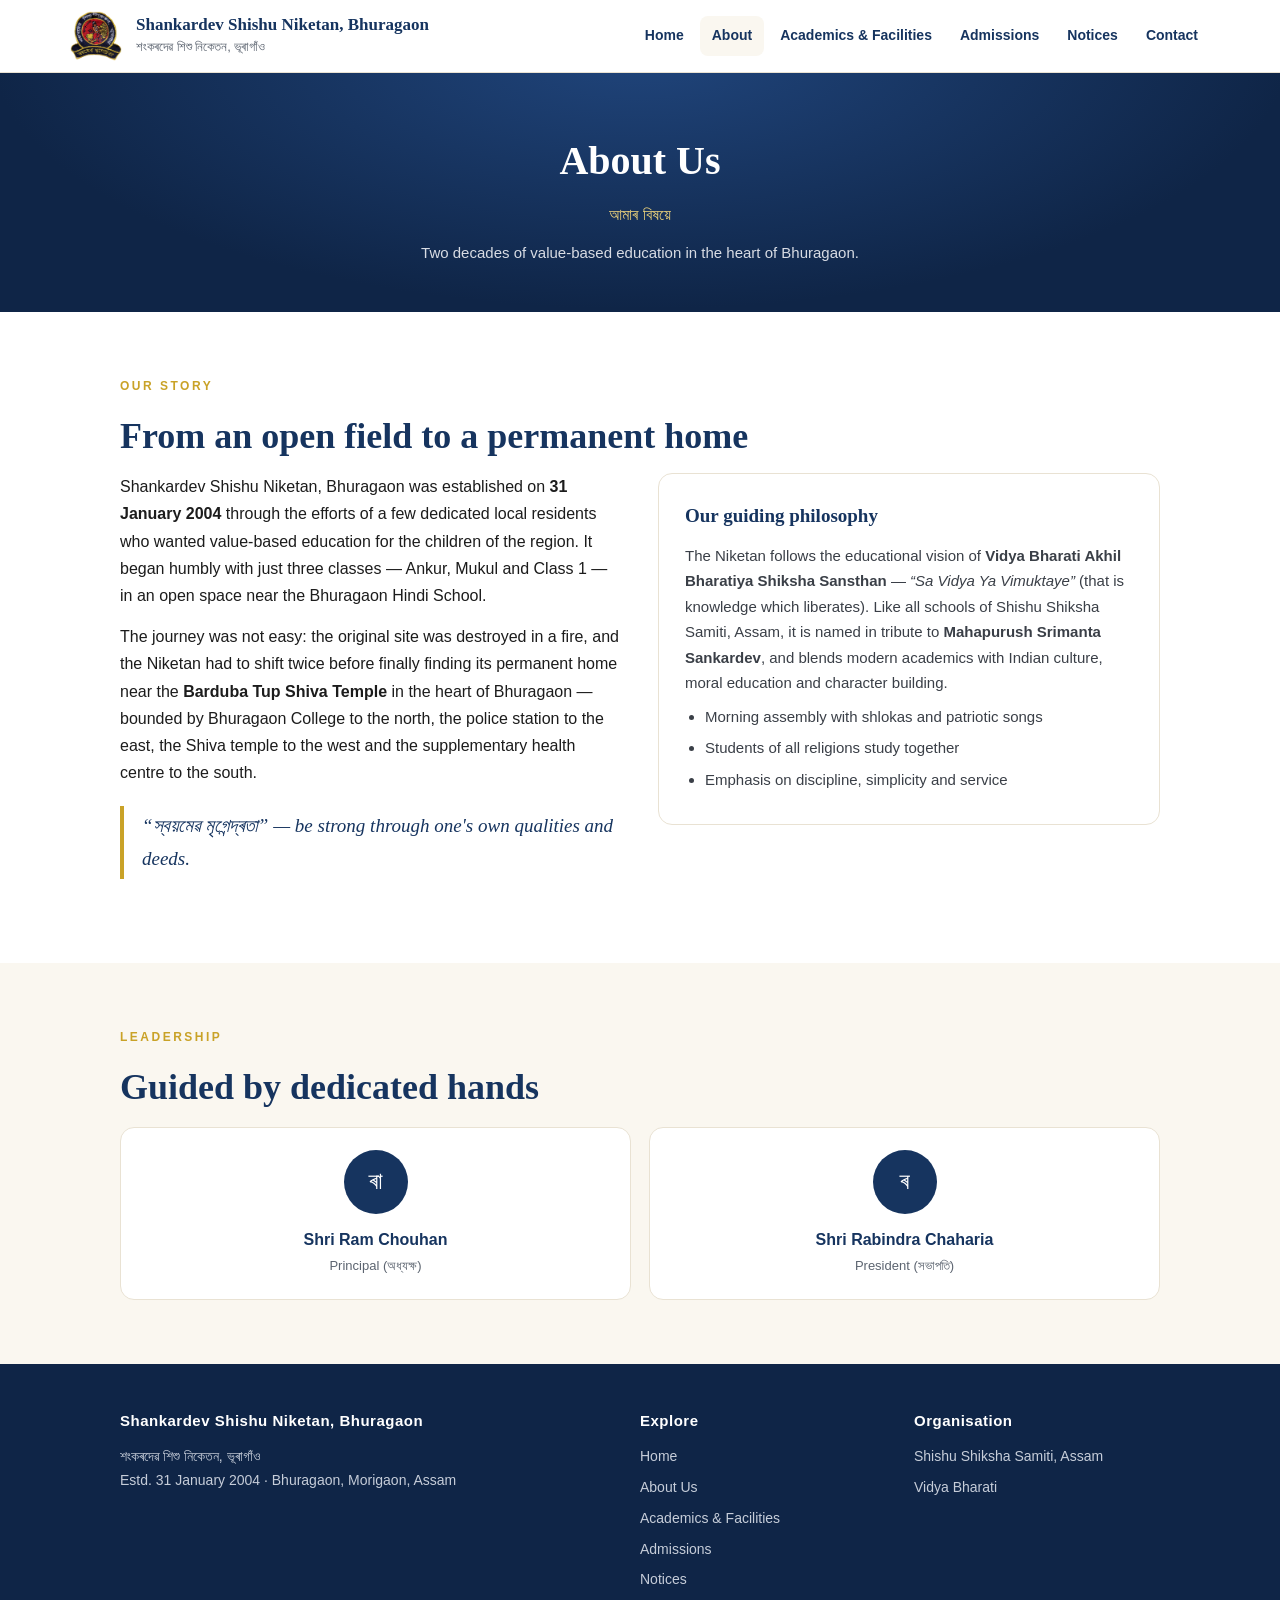
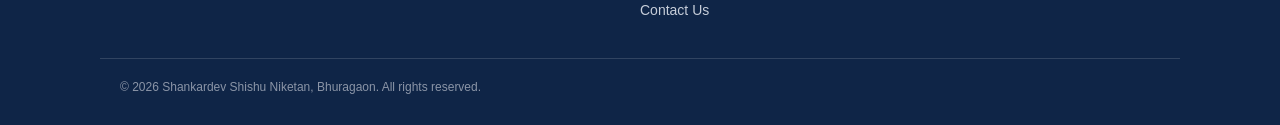
==== about.html @ ff8c31a0 "Merge Facilities into Academics page" ====
<!DOCTYPE html>
<html lang="en">
<head>
<meta charset="UTF-8">
<meta name="viewport" content="width=device-width, initial-scale=1.0">
<title>About Us — Shankardev Shishu Niketan, Bhuragaon</title>
<meta name="description" content="History and philosophy of Shankardev Shishu Niketan, Bhuragaon — established 31 January 2004, run by Shishu Shiksha Samiti, Assam.">
<link rel="icon" href="images/logo.png">
<link rel="manifest" href="manifest.json">
<meta name="theme-color" content="#16345f">
<link rel="apple-touch-icon" href="images/icon-apple-touch.png">
<link rel="stylesheet" href="styles.css">
</head>
<body>

<header>
  <div class="hbar">
    <a class="brand" href="index.html">
      <img src="images/logo.png" alt="Shankardev Shishu Niketan emblem">
      <span class="hname">
        <span class="en">Shankardev Shishu Niketan, Bhuragaon</span>
        <span class="as">শংকৰদেৱ শিশু নিকেতন, ভূৰাগাঁও</span>
      </span>
    </a>
    <button id="menuBtn" aria-label="Menu"><span></span><span></span><span></span></button>
    <nav id="nav">
      <a href="index.html">Home</a>
      <a href="about.html" class="active">About</a>
      <a href="academics.html">Academics &amp; Facilities</a>
      <a href="admissions.html">Admissions</a>
      <a href="notices.html">Notices</a>
      <a href="contact.html">Contact</a>
    </nav>
  </div>
</header>

<div class="page-hero">
  <h1>About Us</h1>
  <div class="as">আমাৰ বিষয়ে</div>
  <p class="sub">Two decades of value-based education in the heart of Bhuragaon.</p>
</div>

<section>
  <div class="wrap">
    <div class="kicker">Our Story</div>
    <h2 class="stitle">From an open field to a permanent home</h2>
    <div class="cols">
      <div>
        <p>Shankardev Shishu Niketan, Bhuragaon was established on <b>31 January 2004</b> through the efforts of a few dedicated local residents who wanted value-based education for the children of the region. It began humbly with just three classes — Ankur, Mukul and Class 1 — in an open space near the Bhuragaon Hindi School.</p>
        <p style="margin-top:14px;">The journey was not easy: the original site was destroyed in a fire, and the Niketan had to shift twice before finally finding its permanent home near the <b>Barduba Tup Shiva Temple</b> in the heart of Bhuragaon — bounded by Bhuragaon College to the north, the police station to the east, the Shiva temple to the west and the supplementary health centre to the south.</p>
        <div class="quote">“<span class="as">স্বয়মেৱ মৃগেন্দ্ৰতা</span>” — be strong through one's own qualities and deeds.</div>
      </div>
      <div class="card">
        <h3>Our guiding philosophy</h3>
        <p>The Niketan follows the educational vision of <b>Vidya Bharati Akhil Bharatiya Shiksha Sansthan</b> — <i>“Sa Vidya Ya Vimuktaye”</i> (that is knowledge which liberates). Like all schools of Shishu Shiksha Samiti, Assam, it is named in tribute to <b>Mahapurush Srimanta Sankardev</b>, and blends modern academics with Indian culture, moral education and character building.</p>
        <ul>
          <li>Morning assembly with shlokas and patriotic songs</li>
          <li>Students of all religions study together</li>
          <li>Emphasis on discipline, simplicity and service</li>
        </ul>
      </div>
    </div>
  </div>
</section>

<section class="alt">
  <div class="wrap">
    <div class="kicker">Leadership</div>
    <h2 class="stitle">Guided by dedicated hands</h2>
    <div class="people">
      <div class="person"><div class="avatar">ৰা</div><b>Shri Ram Chouhan</b><span>Principal (অধ্যক্ষ)</span></div>
      <div class="person"><div class="avatar">ৰ</div><b>Shri Rabindra Chaharia</b><span>President (সভাপতি)</span></div>
    </div>
  </div>
</section>

<footer>
  <div class="wrap">
    <div>
      <h4>Shankardev Shishu Niketan, Bhuragaon</h4>
      <p><span class="as">শংকৰদেৱ শিশু নিকেতন, ভূৰাগাঁও</span><br>
      Estd. 31 January 2004 · Bhuragaon, Morigaon, Assam</p>
    </div>
    <div>
      <h4>Explore</h4>
      <ul>
        <li><a href="index.html">Home</a></li>
        <li><a href="about.html">About Us</a></li>
        <li><a href="academics.html">Academics &amp; Facilities</a></li>
        <li><a href="admissions.html">Admissions</a></li>
        <li><a href="notices.html">Notices</a></li>
        <li><a href="contact.html">Contact Us</a></li>
      </ul>
    </div>
    <div>
      <h4>Organisation</h4>
      <ul>
        <li><a href="https://sssassam.com/" target="_blank" rel="noopener">Shishu Shiksha Samiti, Assam</a></li>
        <li><a href="https://vidyabharti.net/" target="_blank" rel="noopener">Vidya Bharati</a></li>
      </ul>
    </div>
  </div>
  <div class="fbot">
    <span>© 2026 Shankardev Shishu Niketan, Bhuragaon. All rights reserved.</span>
  </div>
</footer>

<script>
var menuBtn=document.getElementById("menuBtn"),nav=document.getElementById("nav");
menuBtn.onclick=function(){
  menuBtn.classList.add("anim");
  var open=nav.classList.toggle("open");
  menuBtn.classList.toggle("open",open);
  if(open){
    var r=menuBtn.getBoundingClientRect();
    nav.style.setProperty("--cx",(r.left+r.width/2)+"px");
    nav.style.setProperty("--cy",(r.top+r.height/2)+"px");
    document.body.style.overflow="hidden";
  }else{document.body.style.overflow="";}
};
nav.querySelectorAll("a").forEach(function(a){a.addEventListener("click",function(){nav.classList.remove("open");menuBtn.classList.remove("open");document.body.style.overflow="";});});
</script>
<script>
if("serviceWorker" in navigator){window.addEventListener("load",()=>navigator.serviceWorker.register("sw.js").catch(()=>{}));}
</script>
</body>
</html>
---- styles.css ----
:root{
  --navy:#16345f; --navy-dark:#0f2547; --gold:#c9a227; --gold-light:#e8cf7a;
  --cream:#faf7f0; --ink:#1c1c1c; --muted:#5c6470; --line:#e9e2d3;
}
*{margin:0;padding:0;box-sizing:border-box;-webkit-tap-highlight-color:transparent;}
html{scroll-behavior:smooth;}
body{font-family:-apple-system,BlinkMacSystemFont,"Segoe UI",Roboto,"Noto Sans",Helvetica,Arial,sans-serif;color:var(--ink);line-height:1.7;background:#fff;}
h1,h2,h3,.serif{font-family:Georgia,"Times New Roman","Noto Serif",serif;}
.as{font-family:"Noto Sans Bengali","Noto Sans",sans-serif;}
a{color:inherit;}
.wrap{max-width:1080px;margin:0 auto;padding:0 20px;}

/* header */
header{position:sticky;top:0;z-index:50;background:#fff;border-bottom:1px solid var(--line);}
.hbar{display:flex;align-items:center;gap:14px;padding:10px 20px;max-width:1180px;margin:0 auto;}
.brand{display:flex;align-items:center;gap:14px;text-decoration:none;flex:1;min-width:0;}
.brand img{width:52px;height:52px;object-fit:contain;flex-shrink:0;}
.hname{min-width:0;}
.hname .en{display:block;font-family:Georgia,serif;font-weight:700;font-size:17px;color:var(--navy);line-height:1.25;white-space:nowrap;overflow:hidden;text-overflow:ellipsis;}
.hname .as{display:block;font-size:13px;color:var(--muted);}
nav{display:flex;gap:4px;}
nav a{text-decoration:none;font-size:14px;font-weight:600;color:var(--navy);padding:8px 12px;border-radius:8px;white-space:nowrap;}
nav a:hover{background:var(--cream);}
nav a.active{background:var(--cream);}
#menuBtn{display:none;background:none;border:1px solid var(--line);border-radius:8px;width:42px;height:36px;cursor:pointer;position:relative;z-index:2;}
#menuBtn span{position:absolute;left:10px;right:10px;height:2px;background:var(--navy);border-radius:2px;}
#menuBtn span:nth-child(1){top:11px;}
#menuBtn span:nth-child(2){top:17px;}
#menuBtn span:nth-child(3){top:23px;}
/* staged morph, Lottie-style: bars converge to center, then bloom into an X.
   Animations are gated behind .anim so nothing plays on page load. */
#menuBtn.anim span:nth-child(1){animation:mbTopClose .55s ease-in-out forwards;}
#menuBtn.anim span:nth-child(2){animation:mbMidClose .55s ease-in-out forwards;}
#menuBtn.anim span:nth-child(3){animation:mbBotClose .55s ease-in-out forwards;}
#menuBtn.anim.open span:nth-child(1){animation:mbTopOpen .55s ease-in-out forwards;}
#menuBtn.anim.open span:nth-child(2){animation:mbMidOpen .55s ease-in-out forwards;}
#menuBtn.anim.open span:nth-child(3){animation:mbBotOpen .55s ease-in-out forwards;}
@keyframes mbTopOpen{0%{top:11px;transform:rotate(0deg) scaleX(1);}40%{top:17px;transform:rotate(0deg) scaleX(1);}100%{top:17px;transform:rotate(45deg) scaleX(1.45);}}
@keyframes mbTopClose{0%{top:17px;transform:rotate(45deg) scaleX(1.45);}60%{top:17px;transform:rotate(0deg) scaleX(1);}100%{top:11px;transform:rotate(0deg) scaleX(1);}}
@keyframes mbBotOpen{0%{top:23px;transform:rotate(0deg) scaleX(1);}40%{top:17px;transform:rotate(0deg) scaleX(1);}100%{top:17px;transform:rotate(-45deg) scaleX(1.45);}}
@keyframes mbBotClose{0%{top:17px;transform:rotate(-45deg) scaleX(1.45);}60%{top:17px;transform:rotate(0deg) scaleX(1);}100%{top:23px;transform:rotate(0deg) scaleX(1);}}
@keyframes mbMidOpen{0%{opacity:1;}40%,100%{opacity:0;}}
@keyframes mbMidClose{0%,60%{opacity:0;}100%{opacity:1;}}
#menuBtn.open{border-color:rgba(255,255,255,.4);}
#menuBtn.open span{background:#fff;}
@media(max-width:900px){
  /* circular reveal menu: a circle blooms out from the menu button, links stagger in */
  nav{position:fixed;inset:0;z-index:1;background:radial-gradient(1200px 600px at 50% -10%,#20457c 0%,var(--navy-dark) 65%);flex-direction:column;justify-content:center;align-items:center;gap:2px;padding:60px 24px;
    clip-path:circle(0px at var(--cx,calc(100vw - 41px)) var(--cy,40px));
    -webkit-clip-path:circle(0px at var(--cx,calc(100vw - 41px)) var(--cy,40px));
    transition:clip-path .7s cubic-bezier(.76,0,.24,1),-webkit-clip-path .7s cubic-bezier(.76,0,.24,1);
    pointer-events:none;}
  nav.open{clip-path:circle(150% at var(--cx,calc(100vw - 41px)) var(--cy,40px));
    -webkit-clip-path:circle(150% at var(--cx,calc(100vw - 41px)) var(--cy,40px));
    pointer-events:auto;}
  nav a{color:#fff;font-size:23px;font-family:Georgia,serif;font-weight:400;padding:10px 18px;opacity:0;transform:translateY(16px);transition:opacity .4s ease,transform .4s ease;}
  nav.open a{opacity:1;transform:translateY(0);}
  nav.open a:nth-child(1){transition-delay:.28s;}
  nav.open a:nth-child(2){transition-delay:.34s;}
  nav.open a:nth-child(3){transition-delay:.40s;}
  nav.open a:nth-child(4){transition-delay:.46s;}
  nav.open a:nth-child(5){transition-delay:.52s;}
  nav.open a:nth-child(6){transition-delay:.58s;}
  nav.open a:nth-child(7){transition-delay:.64s;}
  nav a:hover{background:rgba(255,255,255,.1);}
  nav a.active{background:rgba(201,162,39,.18);color:var(--gold-light);}
  #menuBtn{display:block;}
  .hname .en{font-size:15px;white-space:normal;line-height:1.35;}
}

/* hero (home) */
.hero{background:radial-gradient(1200px 500px at 50% -10%,#20457c 0%,var(--navy-dark) 60%);color:#fff;text-align:center;padding:72px 20px 64px;position:relative;overflow:hidden;}
.hero::before{content:"";position:absolute;inset:0;background:radial-gradient(circle at 20% 80%,rgba(201,162,39,.12),transparent 40%),radial-gradient(circle at 80% 20%,rgba(201,162,39,.10),transparent 40%);}
.hero img{width:110px;height:110px;object-fit:contain;position:relative;}
.hero .as{font-size:20px;color:var(--gold-light);margin-top:18px;position:relative;}
.hero h1{font-size:clamp(30px,5vw,48px);margin:8px 0 6px;position:relative;letter-spacing:.3px;}
.hero .motto{font-size:16px;color:#d8dce4;position:relative;}
.hero .motto .as{color:var(--gold-light);font-size:17px;}
.hero .est{display:inline-block;margin-top:18px;font-size:13px;letter-spacing:1.5px;color:var(--gold-light);border:1px solid rgba(201,162,39,.5);border-radius:20px;padding:6px 18px;position:relative;}
.cta{margin-top:26px;display:flex;gap:12px;justify-content:center;flex-wrap:wrap;position:relative;}
.btn{display:inline-block;text-decoration:none;font-weight:700;font-size:15px;padding:12px 28px;border-radius:10px;transition:transform .15s;}
.btn.gold{background:var(--gold);color:#1c1c1c;}
.btn.gold:hover{background:var(--gold-light);}
.btn.ghost{border:1px solid rgba(255,255,255,.55);color:#fff;}
.btn.ghost:hover{background:rgba(255,255,255,.12);}
.btn.navy{background:var(--navy);color:#fff;}
.btn.navy:hover{background:var(--navy-dark);}
.btn:active{transform:scale(.97);}

/* inner page hero */
.page-hero{background:radial-gradient(1000px 400px at 50% -10%,#20457c 0%,var(--navy-dark) 65%);color:#fff;text-align:center;padding:54px 20px 46px;}
.page-hero h1{font-size:clamp(28px,4.5vw,40px);}
.page-hero .as{color:var(--gold-light);margin-top:6px;font-size:16px;}
.page-hero .sub{color:#d8dce4;max-width:640px;margin:12px auto 0;font-size:15px;}

/* stats */
.stats{background:var(--gold);color:#1c1c1c;}
.stats .wrap{display:grid;grid-template-columns:repeat(4,1fr);text-align:center;}
.stat{padding:22px 8px;border-left:1px solid rgba(0,0,0,.12);}
.stat:first-child{border-left:none;}
.stat b{display:block;font-family:Georgia,serif;font-size:clamp(22px,3.4vw,34px);}
.stat span{font-size:12px;letter-spacing:1px;text-transform:uppercase;font-weight:600;opacity:.75;}
@media(max-width:640px){.stats .wrap{grid-template-columns:repeat(2,1fr);}.stat:nth-child(3){border-left:none;}.stat{border-top:1px solid rgba(0,0,0,.12);}.stat:nth-child(-n+2){border-top:none;}}

section{padding:64px 0;}
section.alt{background:var(--cream);}
.kicker{font-size:12px;letter-spacing:2.5px;text-transform:uppercase;color:var(--gold);font-weight:700;margin-bottom:10px;}
h2.stitle{font-size:clamp(26px,4vw,36px);color:var(--navy);margin-bottom:6px;}
.lede{font-size:17px;color:var(--muted);max-width:720px;margin-bottom:28px;}
.cols{display:grid;grid-template-columns:1fr 1fr;gap:36px;align-items:start;}
@media(max-width:760px){.cols{grid-template-columns:1fr;}}
.card{background:#fff;border:1px solid var(--line);border-radius:14px;padding:26px;}

/* media subsection */
.media-grid{display:grid;grid-template-columns:repeat(auto-fit,minmax(280px,1fr));gap:24px;margin-top:22px;}
.media-card{margin:0;background:#fff;border:1px solid var(--line);border-radius:14px;overflow:hidden;}
.media-card img{display:block;width:100%;height:auto;}
.media-card figcaption{padding:18px 20px;font-size:14px;color:var(--muted);line-height:1.65;}
.media-card figcaption b{color:var(--navy);}

/* gallery subsection */
.gallery-grid{display:grid;grid-template-columns:repeat(auto-fit,minmax(220px,1fr));gap:18px;margin-top:22px;}
.gallery-grid figure{margin:0;background:#fff;border:1px solid var(--line);border-radius:12px;overflow:hidden;}
.gallery-grid img{display:block;width:100%;height:180px;object-fit:cover;}
.gallery-grid figcaption{padding:12px 14px;font-size:13px;color:var(--muted);line-height:1.5;}
section.alt .card{box-shadow:0 4px 18px rgba(22,52,95,.06);}
.card h3{font-size:19px;color:var(--navy);margin-bottom:10px;}
.card p,.card li{font-size:15px;color:#3a3f47;}
.card ul{padding-left:20px;margin-top:8px;}
.card li{margin-bottom:6px;}
.card .more{display:inline-block;margin-top:14px;font-weight:700;font-size:14px;color:var(--navy);text-decoration:none;}
.card .more:hover{color:var(--gold);}
.quote{border-left:4px solid var(--gold);padding:4px 0 4px 18px;margin:20px 0;font-family:Georgia,serif;font-size:19px;color:var(--navy);font-style:italic;}
.people{display:grid;grid-template-columns:repeat(auto-fit,minmax(220px,1fr));gap:18px;margin-top:8px;}
.person{background:#fff;border:1px solid var(--line);border-radius:14px;padding:22px;text-align:center;}
.person .avatar{width:64px;height:64px;border-radius:50%;background:var(--navy);color:#fff;display:flex;align-items:center;justify-content:center;font-family:Georgia,serif;font-size:24px;margin:0 auto 12px;}
.person b{font-size:16px;color:var(--navy);}
.person span{display:block;font-size:13px;color:var(--muted);margin-top:2px;}
.mapbox{border:1px solid var(--line);border-radius:14px;overflow:hidden;margin-top:8px;}
.mapbox iframe{width:100%;height:340px;border:0;display:block;}
.addr{font-size:15px;}
.addr b{color:var(--navy);}
.cta-band{background:var(--navy);color:#fff;text-align:center;padding:56px 20px;}
.cta-band h2{margin-bottom:10px;font-size:clamp(24px,4vw,34px);}
.cta-band p{color:#d8dce4;max-width:600px;margin:0 auto 24px;}
footer{background:var(--navy-dark);color:#c6cdd9;padding:44px 0 28px;font-size:14px;}
footer .wrap{display:grid;grid-template-columns:2fr 1fr 1fr;gap:28px;}
@media(max-width:760px){footer .wrap{grid-template-columns:1fr;}}
footer h4{color:#fff;font-size:15px;margin-bottom:12px;letter-spacing:.5px;}
footer a{color:#c6cdd9;text-decoration:none;}
footer a:hover{color:var(--gold-light);}
footer ul{list-style:none;}
footer li{margin-bottom:7px;}
.fbot{max-width:1080px;margin:28px auto 0;padding:18px 20px 0;border-top:1px solid rgba(255,255,255,.14);font-size:12px;color:#8b95a7;}

.notice{margin-bottom:18px}
.motto-band{background:var(--cream);text-align:center;padding:64px 20px;}
.motto-band .as-big{font-family:Georgia,serif;font-size:clamp(28px,5vw,44px);color:var(--navy);margin:10px 0 14px;}
.motto-band p{color:var(--muted);max-width:560px;margin:0 auto;font-size:16px;font-style:italic;}
.tcard{background:#fff;border:1px solid var(--line);border-radius:14px;padding:24px;}
.tcard .tquote{font-family:Georgia,serif;font-size:16.5px;font-style:italic;color:var(--navy);line-height:1.65;}
.tcard .twho{margin-top:14px;font-size:13.5px;color:var(--muted);font-weight:600;}
.tcard .twho span{display:block;font-weight:400;font-size:12.5px;}
.pmsg{display:grid;grid-template-columns:120px 1fr;gap:28px;align-items:start;margin-top:8px;}
@media(max-width:640px){.pmsg{grid-template-columns:1fr;}}
.pmsg .avatar{width:110px;height:110px;border-radius:50%;background:var(--navy);color:#fff;display:flex;align-items:center;justify-content:center;font-family:Georgia,serif;font-size:40px;}
.pmsg blockquote{font-family:Georgia,serif;font-size:17px;line-height:1.75;color:var(--navy);font-style:italic;}
.pmsg .psign{margin-top:14px;font-size:14px;font-style:normal;font-family:inherit;}
.pmsg .psign b{color:var(--navy);}
.ndate{display:inline-block;background:var(--navy);color:#fff;font-size:12.5px;font-weight:600;padding:4px 12px;border-radius:20px;margin-bottom:10px}
.notice h3{margin-bottom:8px}
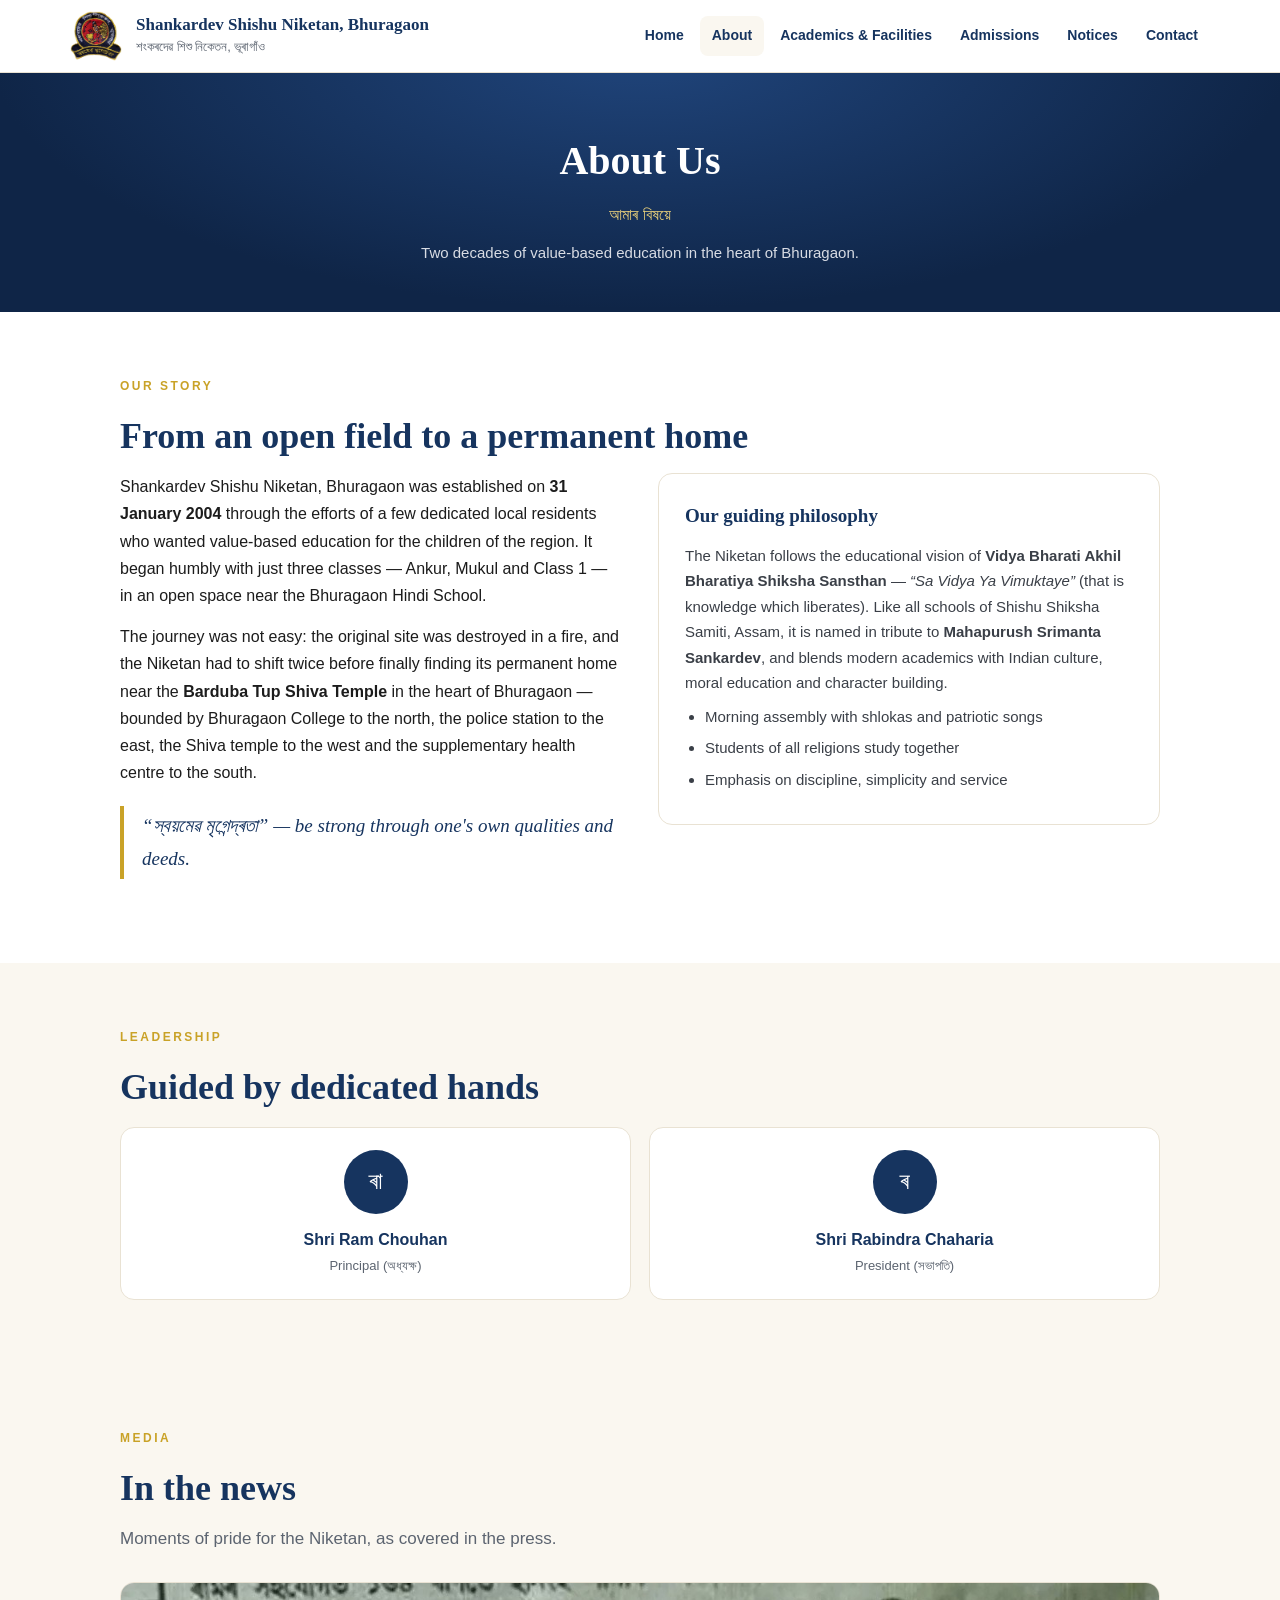
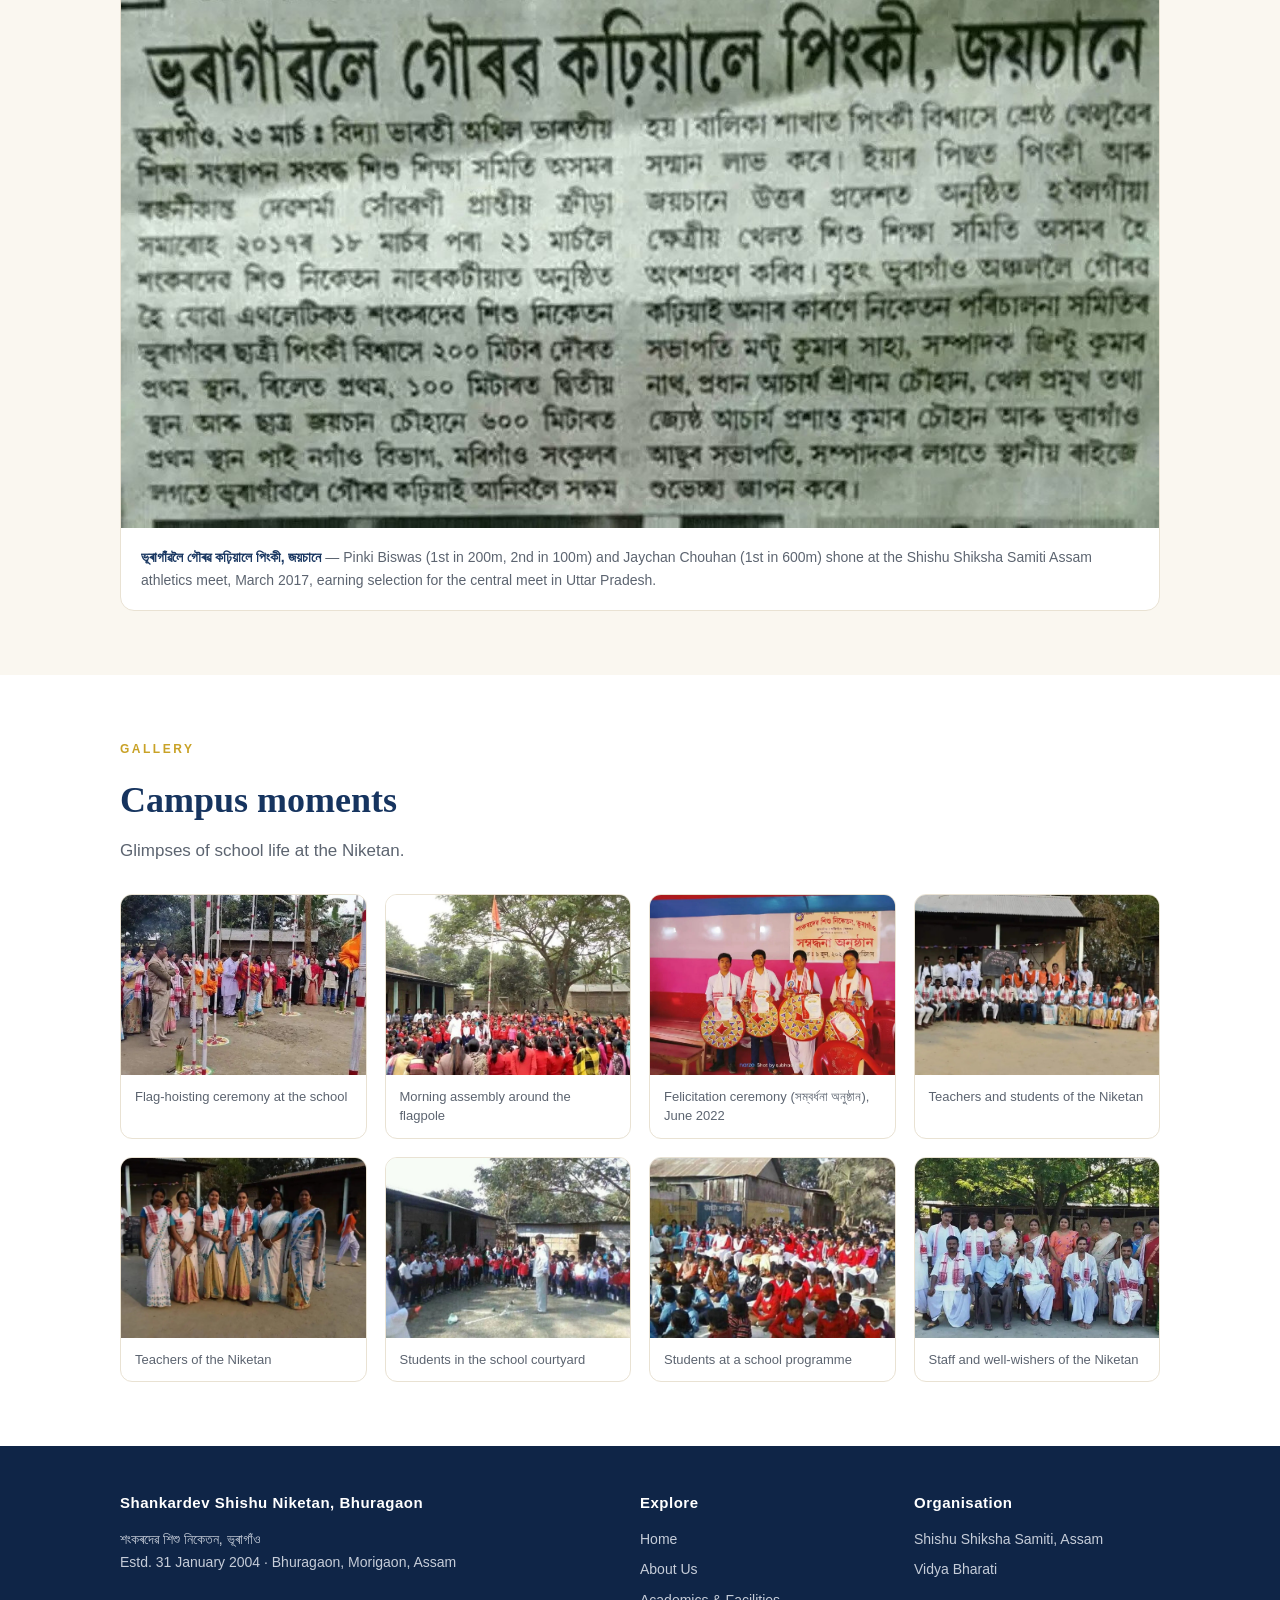
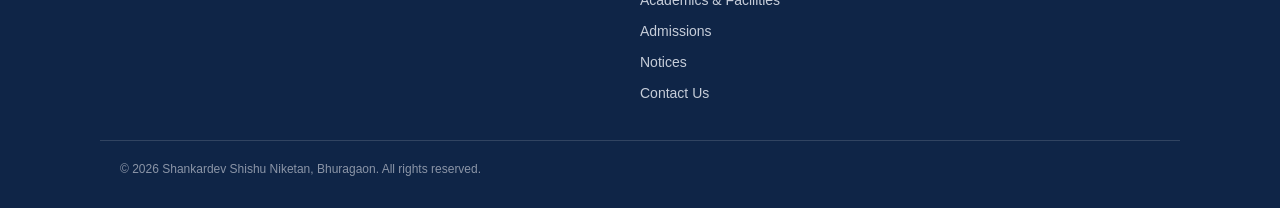
==== commit 23953ca7: "About page: add Media and Gallery sections (moved from Notices)" ====
--- a/about.html
+++ b/about.html
@@ -74,6 +74,62 @@
   </div>
 </section>
 
+<section class="alt">
+  <div class="wrap">
+    <div class="kicker">Media</div>
+    <h2 class="stitle">In the news</h2>
+    <p class="lede">Moments of pride for the Niketan, as covered in the press.</p>
+    <div class="media-grid">
+      <figure class="media-card">
+        <img src="images/media-sports-2017.jpg" alt="Newspaper report: Pinki Biswas and Jaychan Chouhan bring glory to Bhuragaon" loading="lazy">
+        <figcaption><b>ভূৰাগাঁৱলৈ গৌৰৱ কঢ়িয়ালে পিংকী, জয়চানে</b> — Pinki Biswas (1st in 200m, 2nd in 100m) and Jaychan Chouhan (1st in 600m) shone at the Shishu Shiksha Samiti Assam athletics meet, March 2017, earning selection for the central meet in Uttar Pradesh.</figcaption>
+      </figure>
+    </div>
+  </div>
+</section>
+
+<section>
+  <div class="wrap">
+    <div class="kicker">Gallery</div>
+    <h2 class="stitle">Campus moments</h2>
+    <p class="lede">Glimpses of school life at the Niketan.</p>
+    <div class="gallery-grid">
+      <figure>
+        <img src="images/gallery-1.jpg" alt="Flag-hoisting ceremony at the school" loading="lazy">
+        <figcaption>Flag-hoisting ceremony at the school</figcaption>
+      </figure>
+      <figure>
+        <img src="images/gallery-2.jpg" alt="Morning assembly around the flagpole" loading="lazy">
+        <figcaption>Morning assembly around the flagpole</figcaption>
+      </figure>
+      <figure>
+        <img src="images/gallery-3.jpg" alt="Felicitation ceremony honouring meritorious students, June 2022" loading="lazy">
+        <figcaption>Felicitation ceremony (<span class="as">সম্বর্ধনা অনুষ্ঠান</span>), June 2022</figcaption>
+      </figure>
+      <figure>
+        <img src="images/gallery-4.jpg" alt="Teachers and students group photo" loading="lazy">
+        <figcaption>Teachers and students of the Niketan</figcaption>
+      </figure>
+      <figure>
+        <img src="images/gallery-5.jpg" alt="Teachers of the Niketan in traditional dress" loading="lazy">
+        <figcaption>Teachers of the Niketan</figcaption>
+      </figure>
+      <figure>
+        <img src="images/gallery-6.jpg" alt="Students gathered in the school courtyard" loading="lazy">
+        <figcaption>Students in the school courtyard</figcaption>
+      </figure>
+      <figure>
+        <img src="images/gallery-7.jpg" alt="Students at a school programme" loading="lazy">
+        <figcaption>Students at a school programme</figcaption>
+      </figure>
+      <figure>
+        <img src="images/gallery-8.jpg" alt="School staff and well-wishers" loading="lazy">
+        <figcaption>Staff and well-wishers of the Niketan</figcaption>
+      </figure>
+    </div>
+  </div>
+</section>
+
 <footer>
   <div class="wrap">
     <div>
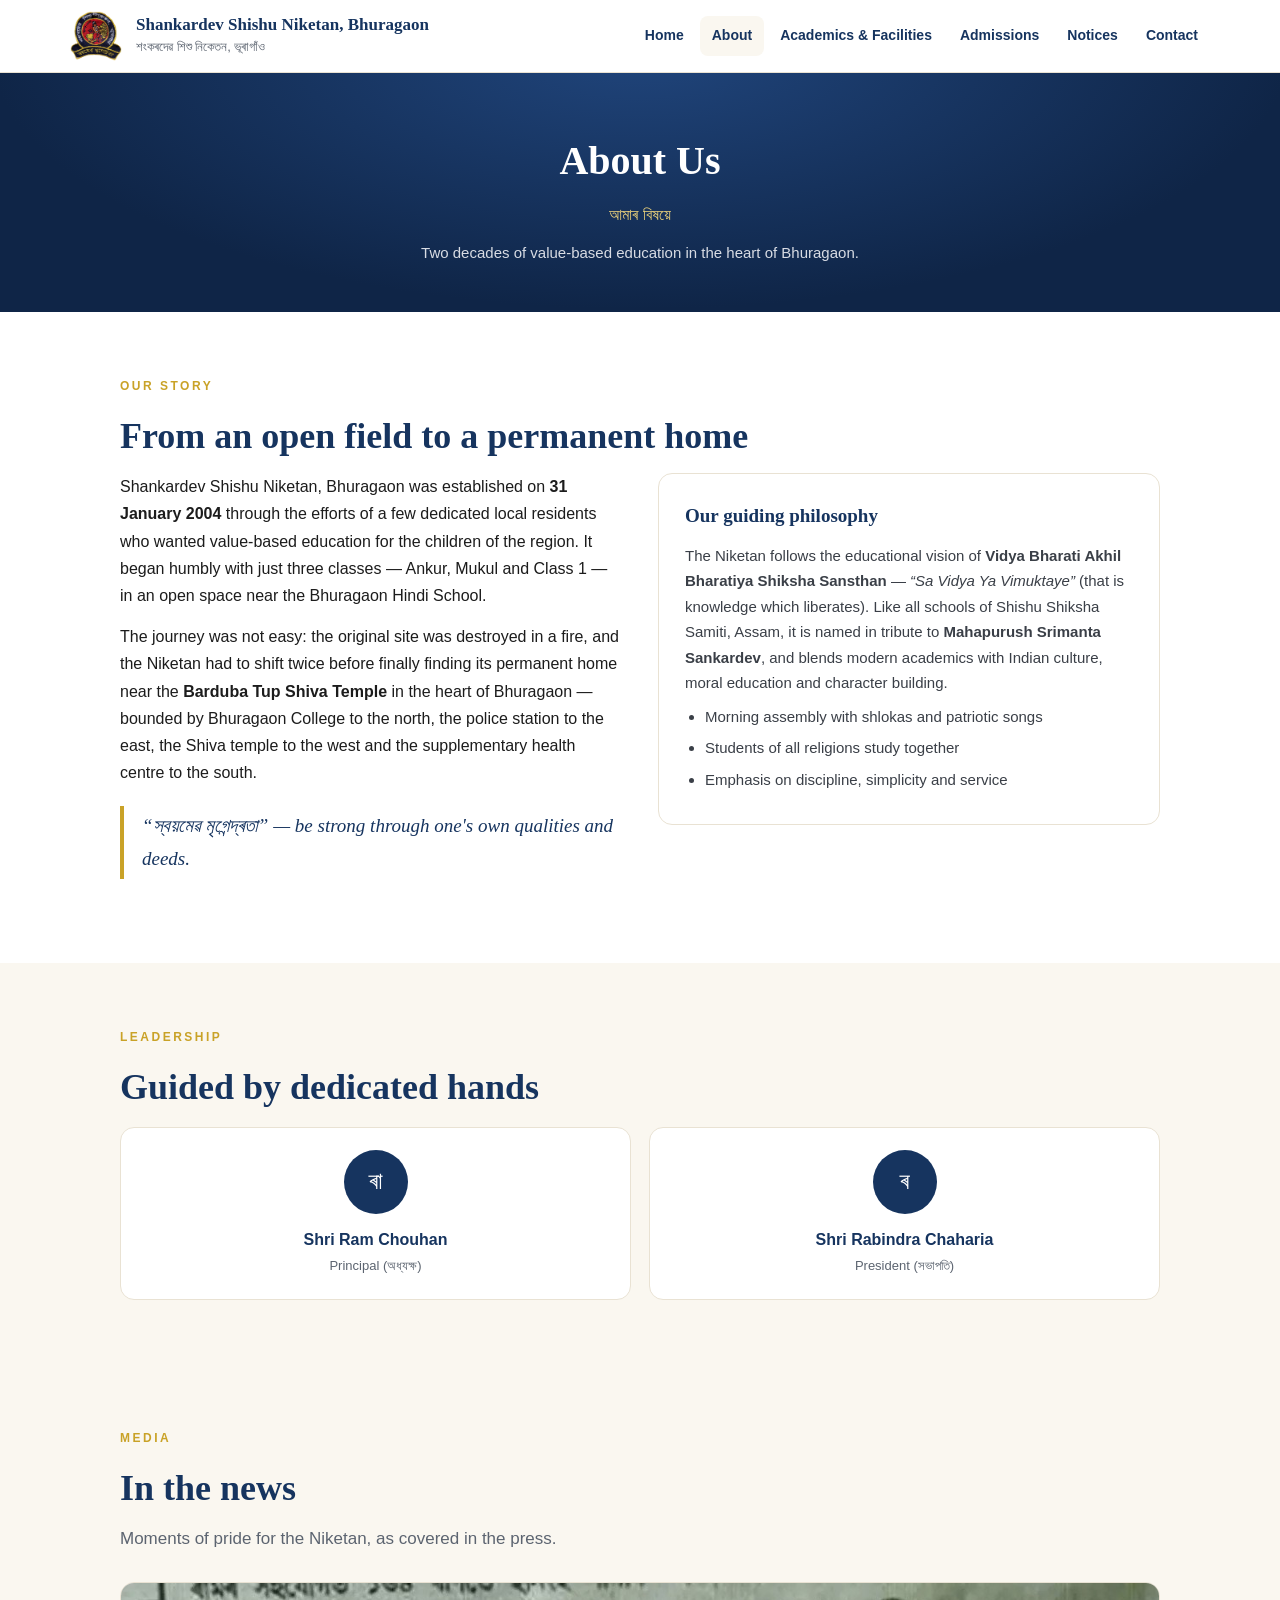
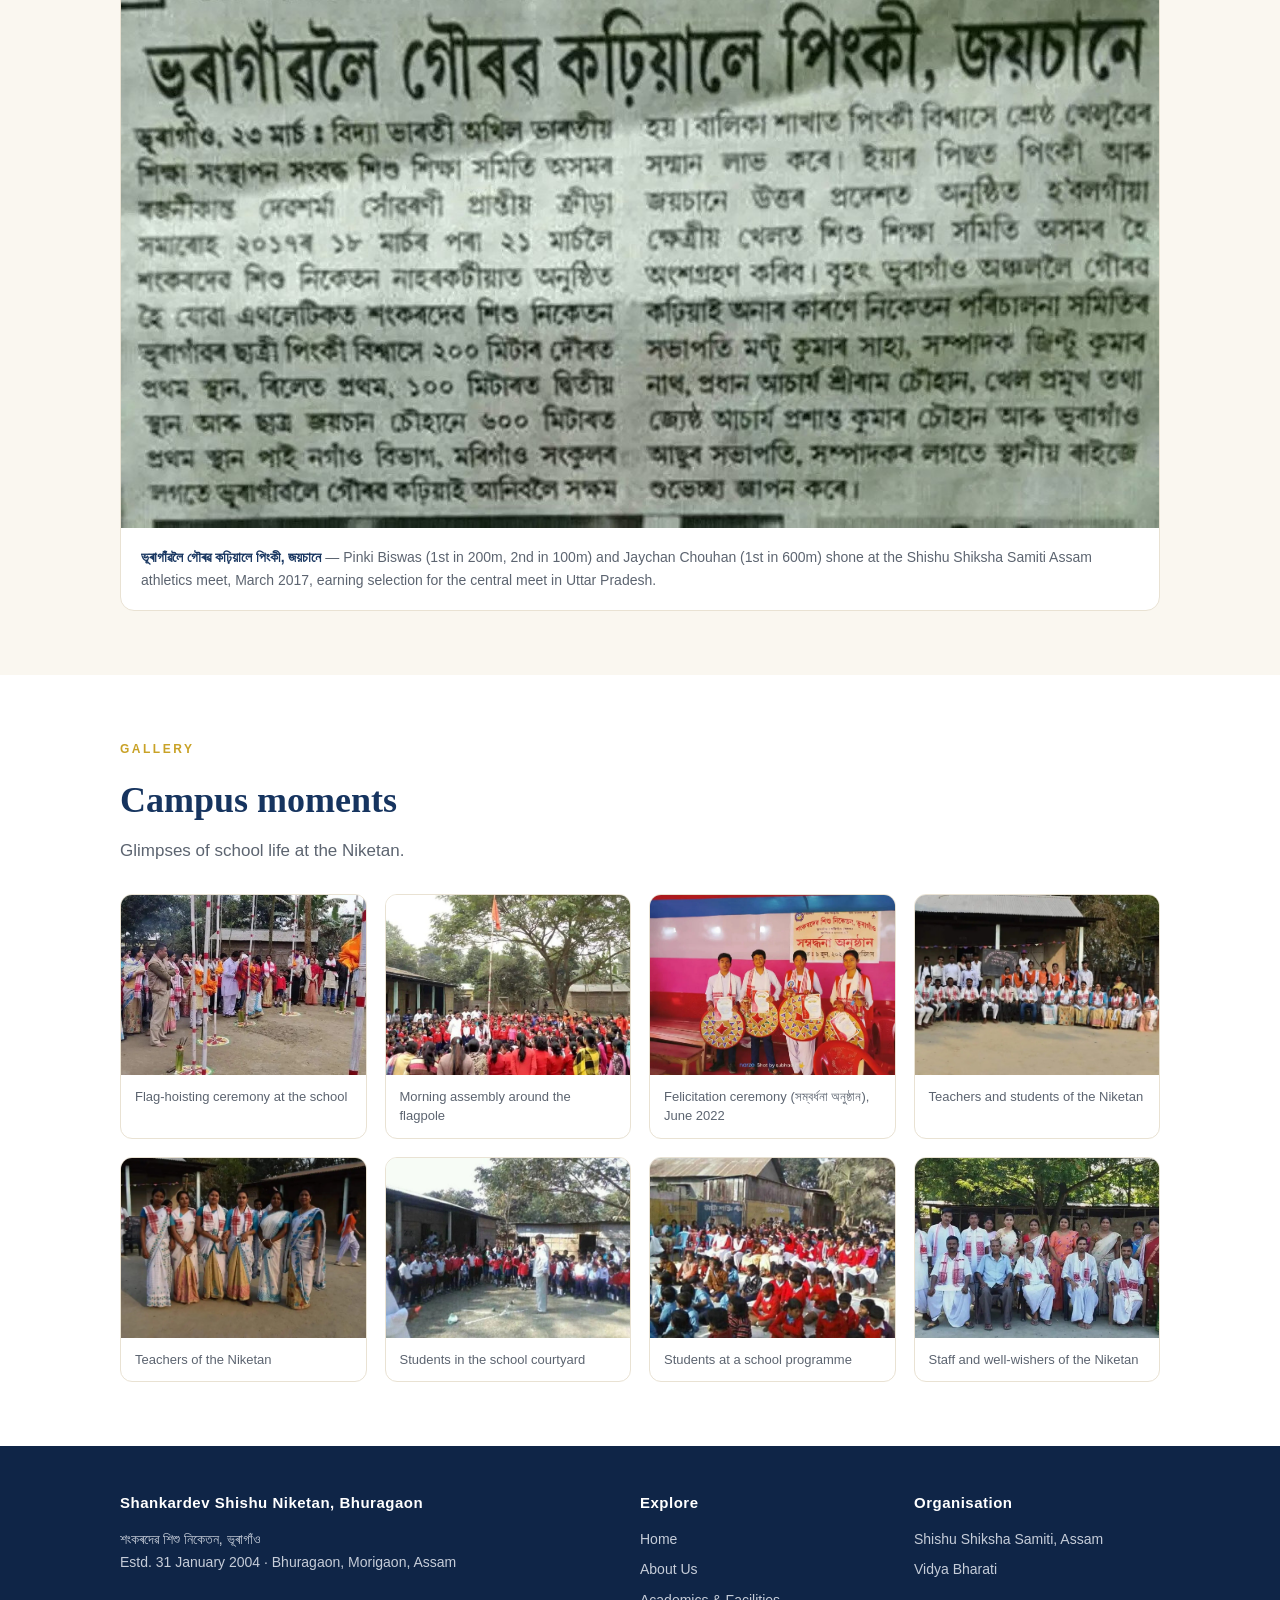
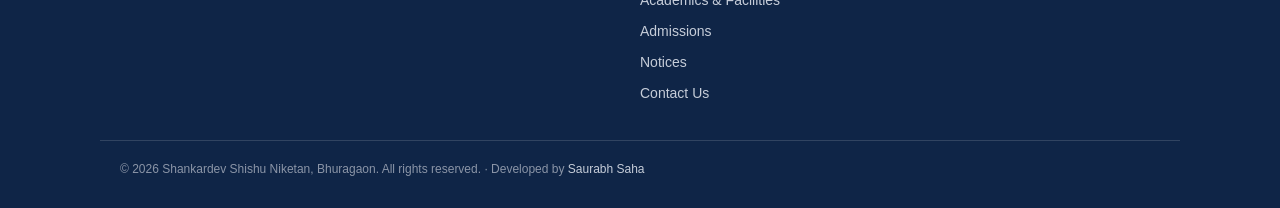
==== commit d2ef0fd7: "Add Developed by Saurabh Saha footer credit" ====
--- a/about.html
+++ b/about.html
@@ -157,7 +157,7 @@
     </div>
   </div>
   <div class="fbot">
-    <span>© 2026 Shankardev Shishu Niketan, Bhuragaon. All rights reserved.</span>
+    <span>© 2026 Shankardev Shishu Niketan, Bhuragaon. All rights reserved. · Developed by <a href="https://github.com/sauravhhh" target="_blank" rel="noopener">Saurabh Saha</a></span>
   </div>
 </footer>
 
--- a/styles.css
+++ b/styles.css
@@ -164,8 +164,43 @@
 .pmsg{display:grid;grid-template-columns:120px 1fr;gap:28px;align-items:start;margin-top:8px;}
 @media(max-width:640px){.pmsg{grid-template-columns:1fr;}}
 .pmsg .avatar{width:110px;height:110px;border-radius:50%;background:var(--navy);color:#fff;display:flex;align-items:center;justify-content:center;font-family:Georgia,serif;font-size:40px;}
+.pmsg .pphoto{width:150px;height:180px;object-fit:cover;object-position:top;border-radius:12px;border:1px solid var(--line);}
 .pmsg blockquote{font-family:Georgia,serif;font-size:17px;line-height:1.75;color:var(--navy);font-style:italic;}
 .pmsg .psign{margin-top:14px;font-size:14px;font-style:normal;font-family:inherit;}
 .pmsg .psign b{color:var(--navy);}
 .ndate{display:inline-block;background:var(--navy);color:#fff;font-size:12.5px;font-weight:600;padding:4px 12px;border-radius:20px;margin-bottom:10px}
 .notice h3{margin-bottom:8px}
+
+/* admission enquiry form — professional */
+.adm-form{max-width:680px;margin:32px auto 0;background:#fff;border:1px solid var(--line);border-radius:6px;padding:40px 44px;box-shadow:0 2px 12px rgba(22,52,95,.05);}
+.adm-form .frow{display:grid;grid-template-columns:1fr 1fr;gap:0 32px;margin:0;}
+.adm-form .frow.full{grid-template-columns:1fr;}
+.adm-form .field{padding:16px 0;border-bottom:1px solid #eef0f2;}
+.adm-form label{display:block;font-size:11px;font-weight:700;color:var(--muted);margin-bottom:8px;letter-spacing:1.4px;text-transform:uppercase;}
+.adm-form label .req{color:#b3261e;}
+.adm-form input,.adm-form select,.adm-form textarea{width:100%;font:inherit;font-size:16px;color:var(--ink);background:transparent;border:none;border-radius:0;padding:4px 0;outline:none;transition:border-color .15s;}
+.adm-form input::placeholder,.adm-form textarea::placeholder{color:#b6bcc4;}
+.adm-form select{cursor:pointer;color:var(--ink);}
+.adm-form select:invalid{color:#b6bcc4;}
+.adm-form .field:focus-within{border-bottom-color:var(--navy);}
+.adm-form .field:focus-within label{color:var(--navy);}
+.adm-form .hp{position:absolute;left:-9999px;top:auto;width:1px;height:1px;overflow:hidden;}
+.adm-form button[type=submit]{width:100%;border:none;cursor:pointer;font:inherit;margin-top:28px;border-radius:6px;}
+.adm-form .fmsg{display:none;margin-top:20px;padding:14px 18px;border-radius:6px;font-size:15px;}
+.adm-form .fmsg.ok{display:block;background:#eef6ee;color:#256b25;border:1px solid #cfe6cf;}
+.adm-form .fmsg.err{display:block;background:#fdf0ef;color:#b3261e;border:1px solid #f3c9c4;}
+.adm-form button[disabled]{opacity:.6;cursor:wait;}
+@media(max-width:640px){.adm-form{padding:28px 22px;}.adm-form .frow{grid-template-columns:1fr;}}
+
+/* moving notice ticker */
+.ticker{background:var(--navy);color:#fff;overflow:hidden;white-space:nowrap;}
+.ticker-track{display:inline-flex;align-items:center;gap:0;padding:10px 0;animation:tick 28s linear infinite;will-change:transform;}
+.ticker:hover .ticker-track{animation-play-state:paused;}
+.ticker-track>span{display:inline-flex;align-items:center;}
+.titem{padding:0 26px;font-size:14px;font-weight:600;letter-spacing:.3px;}
+.tdot{color:var(--gold);font-size:14px;}
+.pdflink{display:inline-block;margin-top:6px;font-size:14px;font-weight:700;color:var(--navy);text-decoration:none;border:1px solid var(--line);border-radius:8px;padding:8px 16px;background:var(--cream);}
+.pdflink:hover{background:var(--gold-light);}
+.notice .ndate{font-size:12px;letter-spacing:1.5px;text-transform:uppercase;color:var(--gold);font-weight:700;margin-bottom:6px;}
+@keyframes tick{from{transform:translateX(0);}to{transform:translateX(-50%);}}
+@media(prefers-reduced-motion:reduce){.ticker-track{animation:none;}}
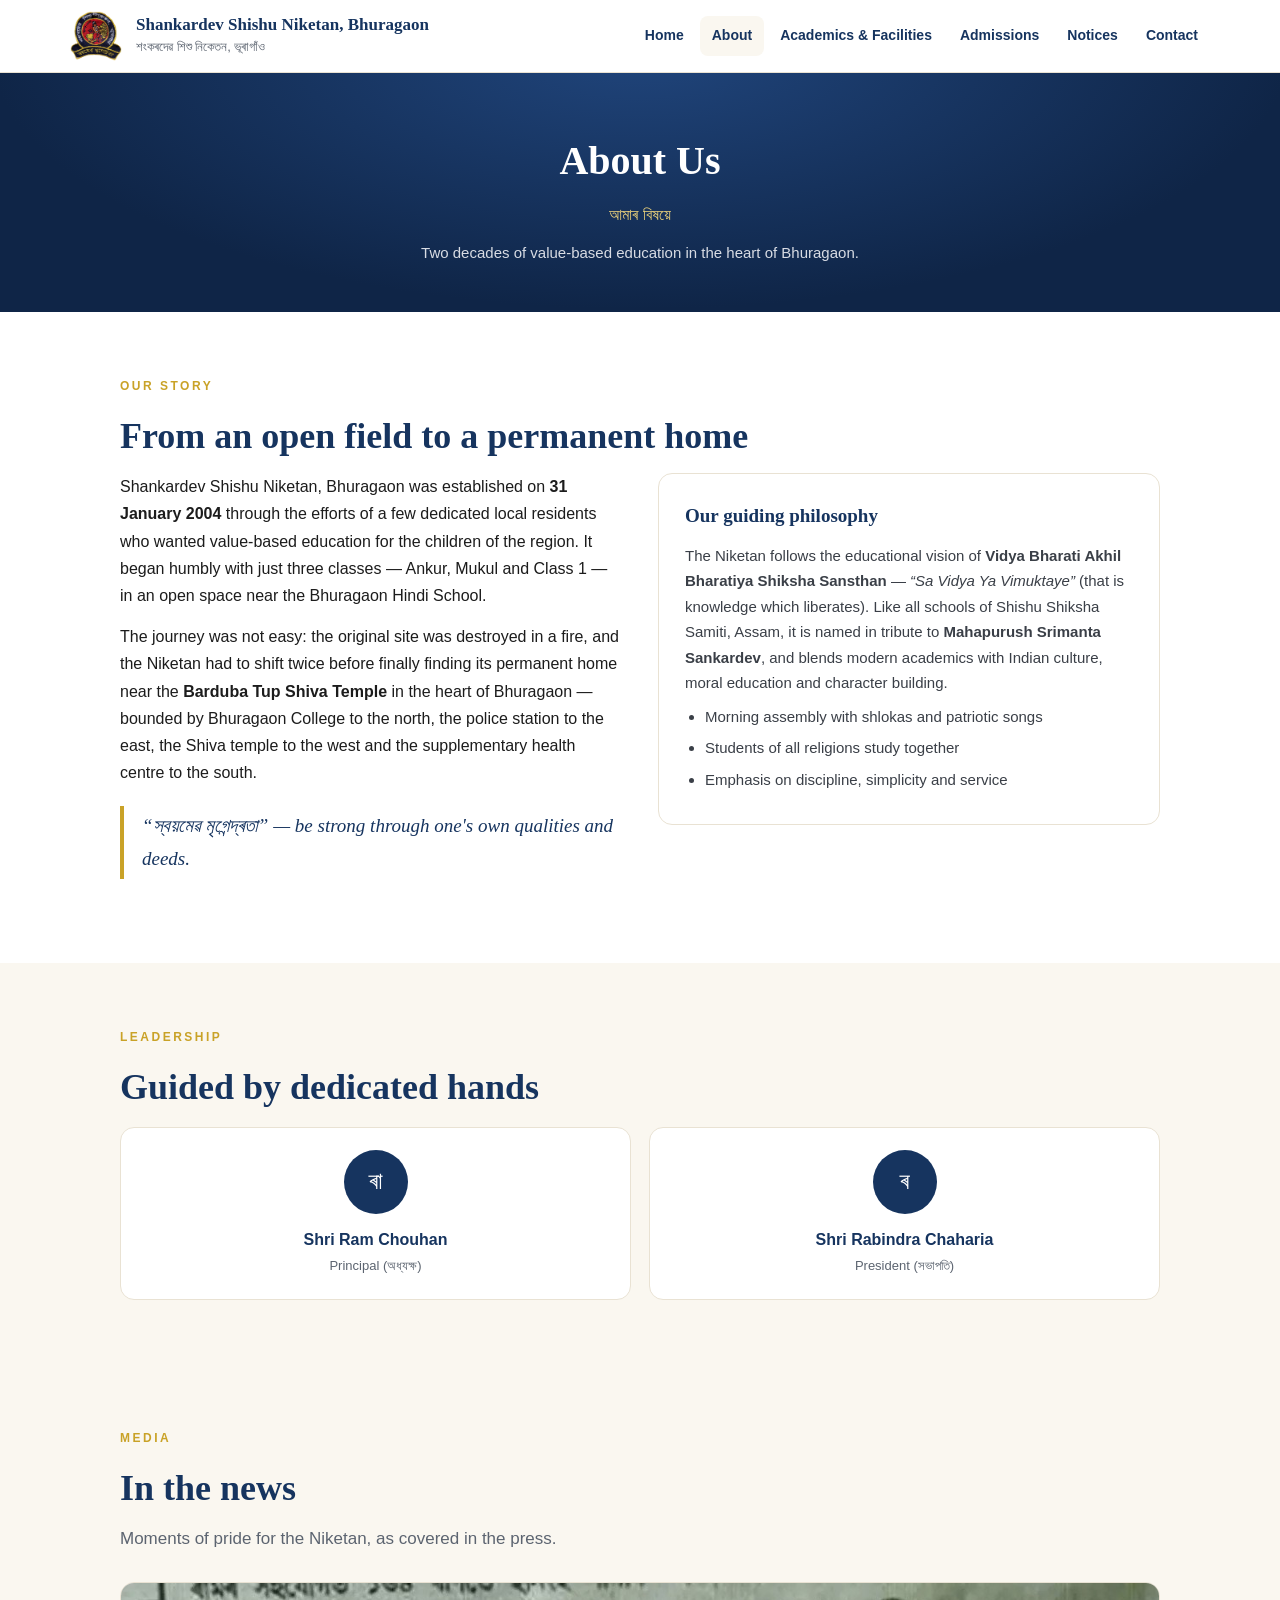
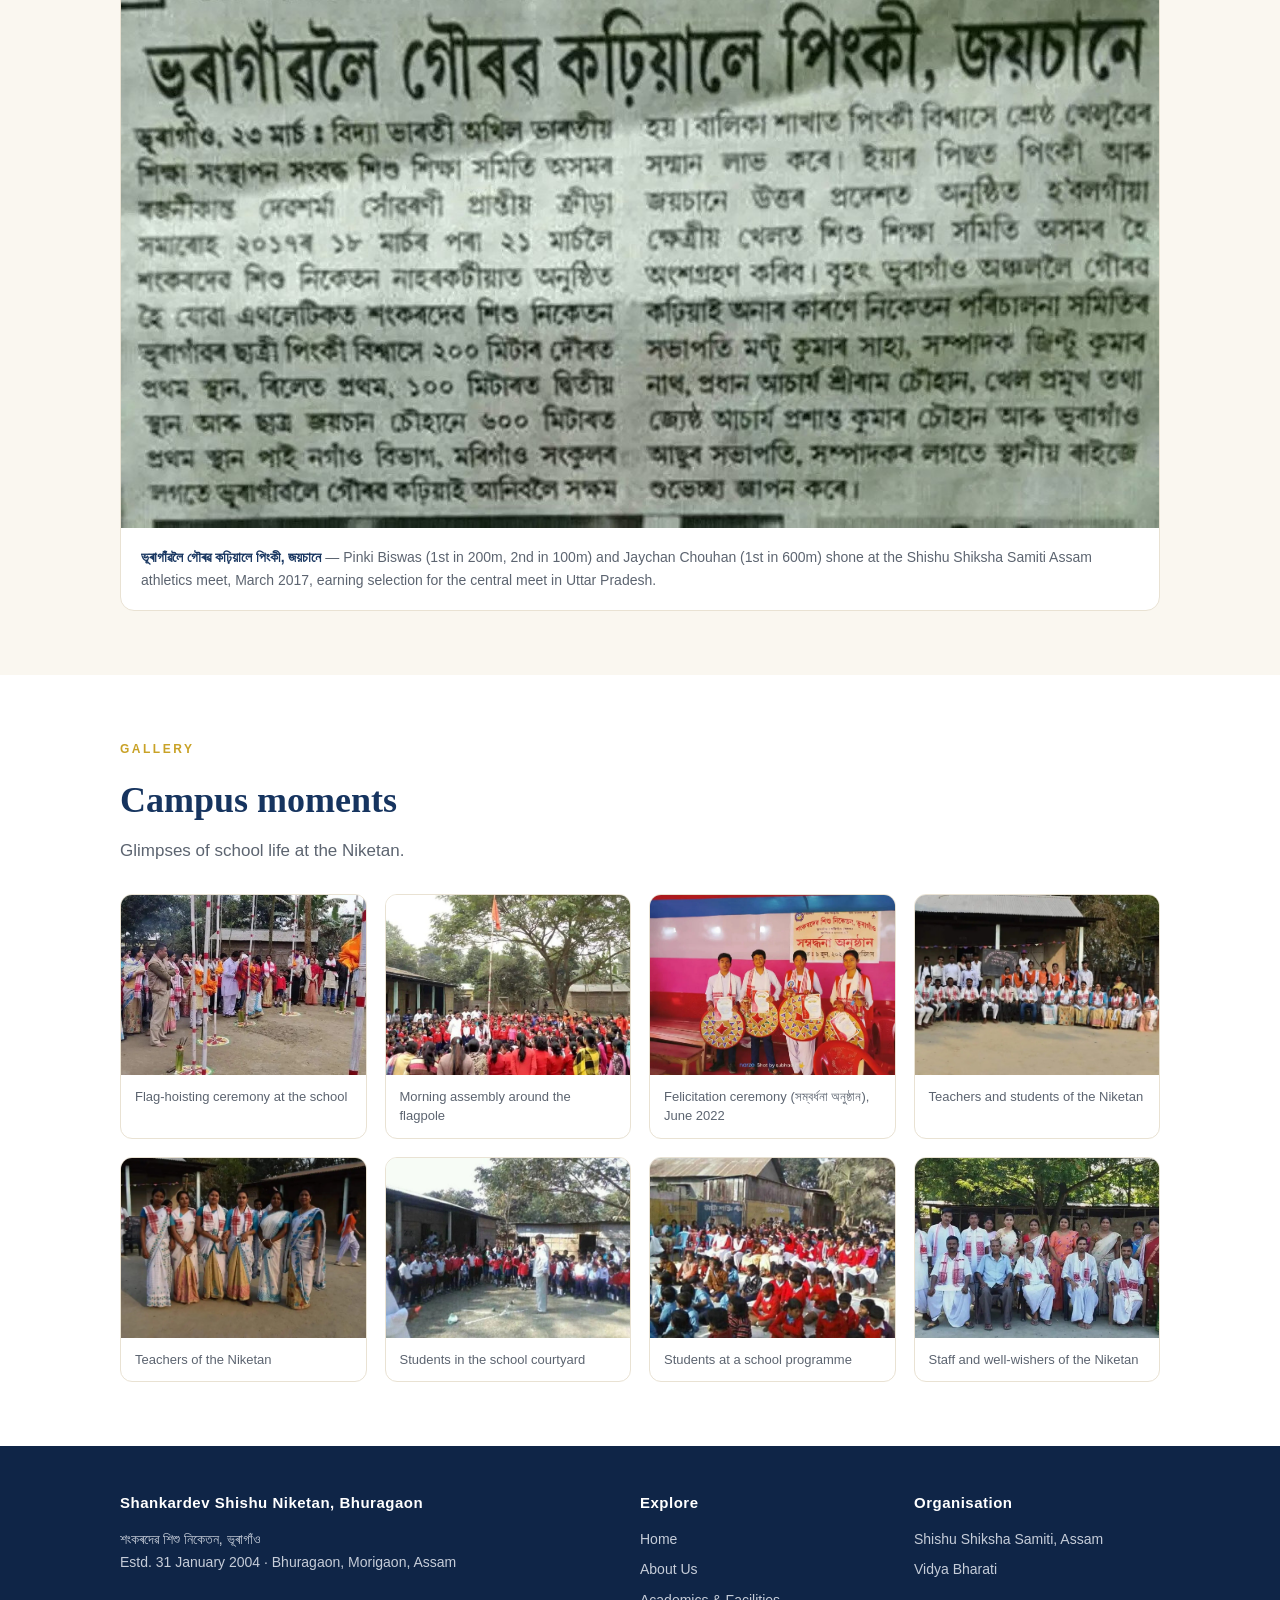
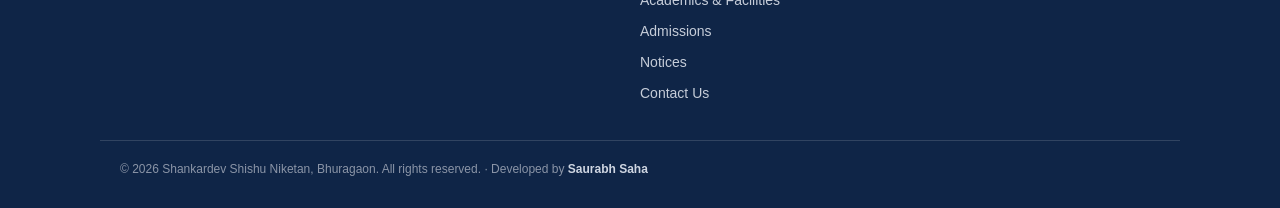
==== commit f1bfcdbd: "Add scroll progress bar" ====
--- a/about.html
+++ b/about.html
@@ -179,5 +179,19 @@
 <script>
 if("serviceWorker" in navigator){window.addEventListener("load",()=>navigator.serviceWorker.register("sw.js").catch(()=>{}));}
 </script>
+<div id="scrollProgress"></div>
+<script>
+(function(){
+  var bar = document.getElementById('scrollProgress');
+  function upd(){
+    var h = document.documentElement;
+    var max = h.scrollHeight - h.clientHeight;
+    bar.style.width = (max > 0 ? (h.scrollTop / max) * 100 : 0) + '%';
+  }
+  window.addEventListener('scroll', upd, {passive:true});
+  window.addEventListener('resize', upd);
+  upd();
+})();
+</script>
 </body>
 </html>
--- a/styles.css
+++ b/styles.css
@@ -194,8 +194,10 @@
 
 /* moving notice ticker */
 .ticker{background:var(--navy);color:#fff;overflow:hidden;white-space:nowrap;}
-.ticker-track{display:inline-flex;align-items:center;gap:0;padding:10px 0;animation:tick 28s linear infinite;will-change:transform;}
+.ticker-track{display:inline-flex;align-items:center;gap:0;padding:10px 0;animation:tick 12s linear infinite;will-change:transform;}
 .ticker:hover .ticker-track{animation-play-state:paused;}
+.ticker-track a{color:#fff;text-decoration:none;}
+.ticker-track a:hover{text-decoration:underline;}
 .ticker-track>span{display:inline-flex;align-items:center;}
 .titem{padding:0 26px;font-size:14px;font-weight:600;letter-spacing:.3px;}
 .tdot{color:var(--gold);font-size:14px;}
@@ -204,3 +206,17 @@
 .notice .ndate{font-size:12px;letter-spacing:1.5px;text-transform:uppercase;color:var(--gold);font-weight:700;margin-bottom:6px;}
 @keyframes tick{from{transform:translateX(0);}to{transform:translateX(-50%);}}
 @media(prefers-reduced-motion:reduce){.ticker-track{animation:none;}}
+.fbot a{color:#cfd6e2;text-decoration:none;font-weight:600;}
+.fbot a:hover{color:#fff;text-decoration:underline;}
+.weblinks{display:flex;flex-direction:column;gap:12px;margin-top:14px;}
+.weblink{display:flex;align-items:center;gap:14px;text-decoration:none;color:var(--ink);border:1px solid var(--line);border-radius:10px;padding:14px 18px;background:#fff;transition:border-color .15s,box-shadow .15s,transform .15s;}
+.weblink:hover{border-color:var(--navy);box-shadow:0 4px 14px rgba(22,52,95,.08);transform:translateY(-1px);}
+.wicon{display:flex;align-items:center;justify-content:center;width:40px;height:40px;border-radius:50%;background:var(--cream);color:var(--navy);flex-shrink:0;}
+.weblink:hover .wicon{background:var(--navy);color:#fff;}
+.wtext{display:flex;flex-direction:column;flex:1;line-height:1.4;}
+.wtext b{font-size:15px;}
+.wtext small{font-size:12px;color:var(--muted);}
+.warrow{color:var(--muted);font-size:18px;transition:transform .15s;}
+.weblink:hover .warrow{transform:translateX(4px);color:var(--navy);}
+
+#scrollProgress{position:fixed;top:0;left:0;height:3px;width:0;background:var(--gold);z-index:60;}
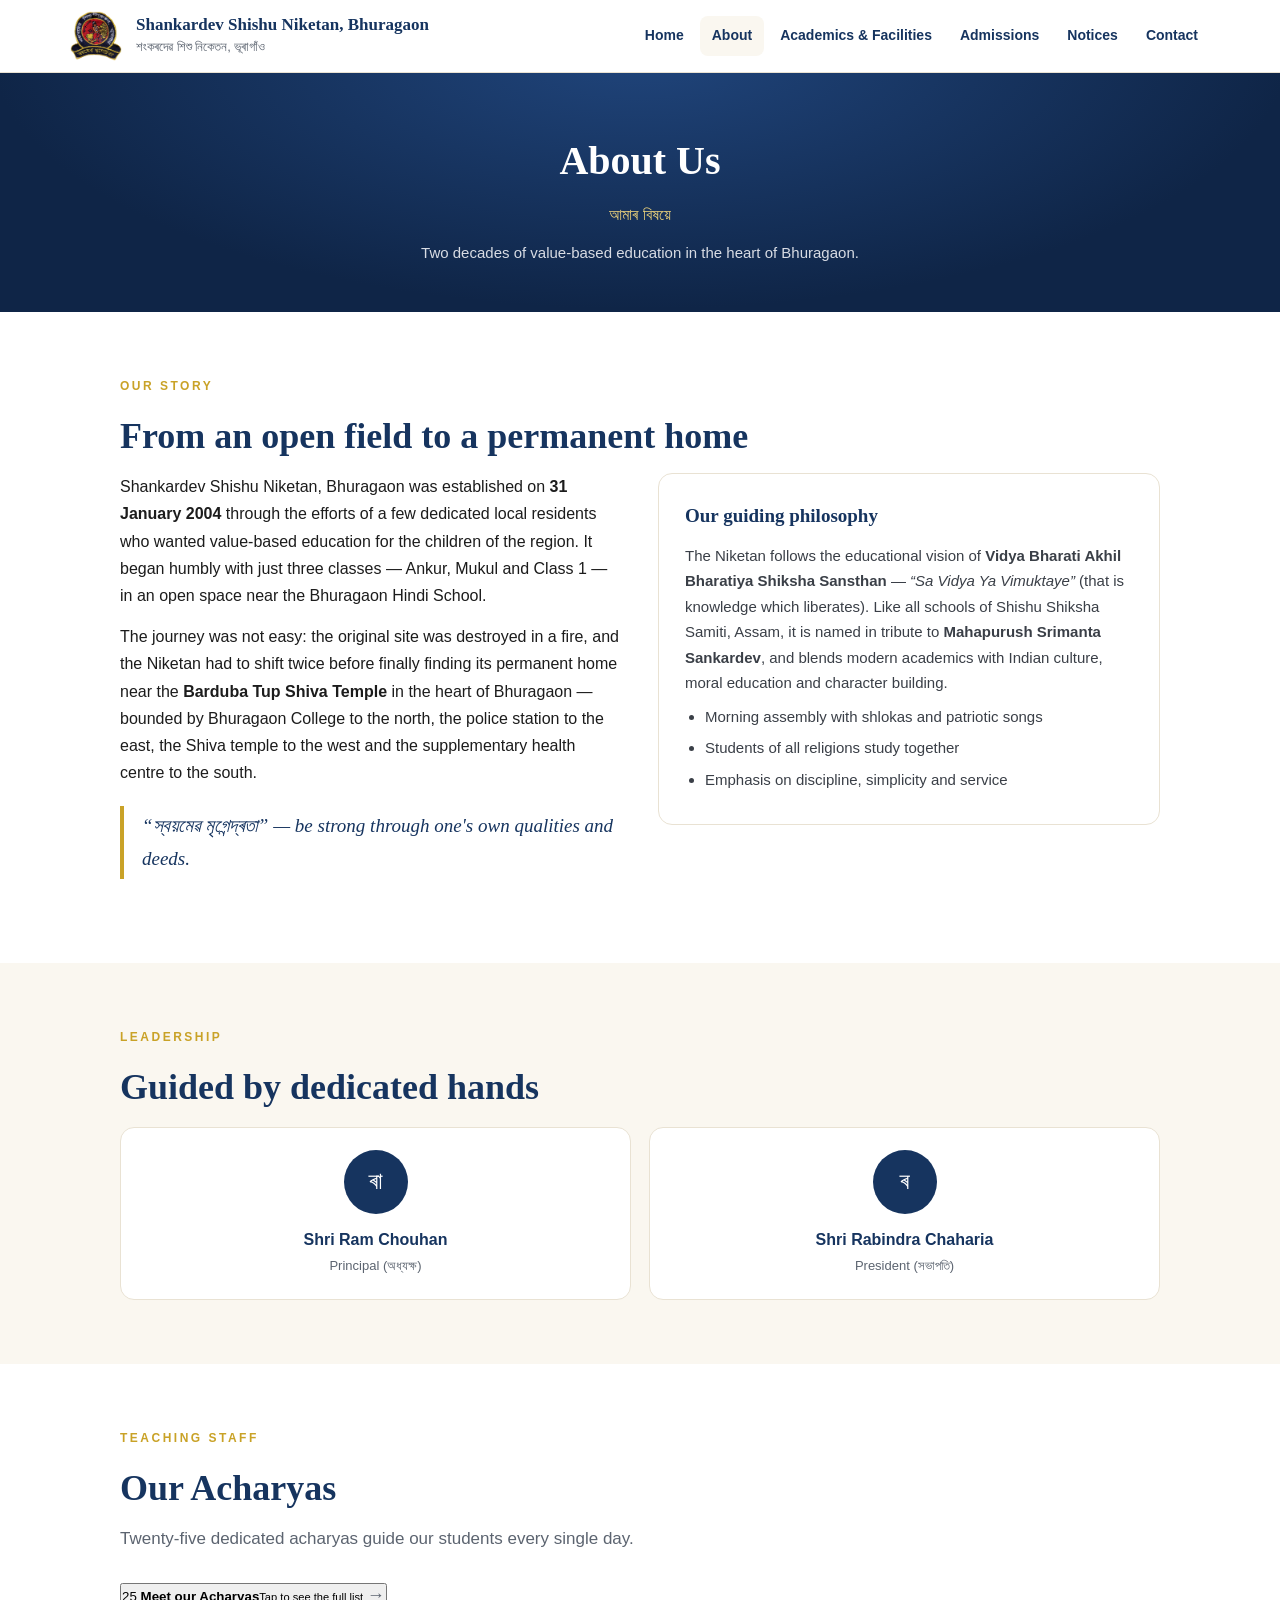
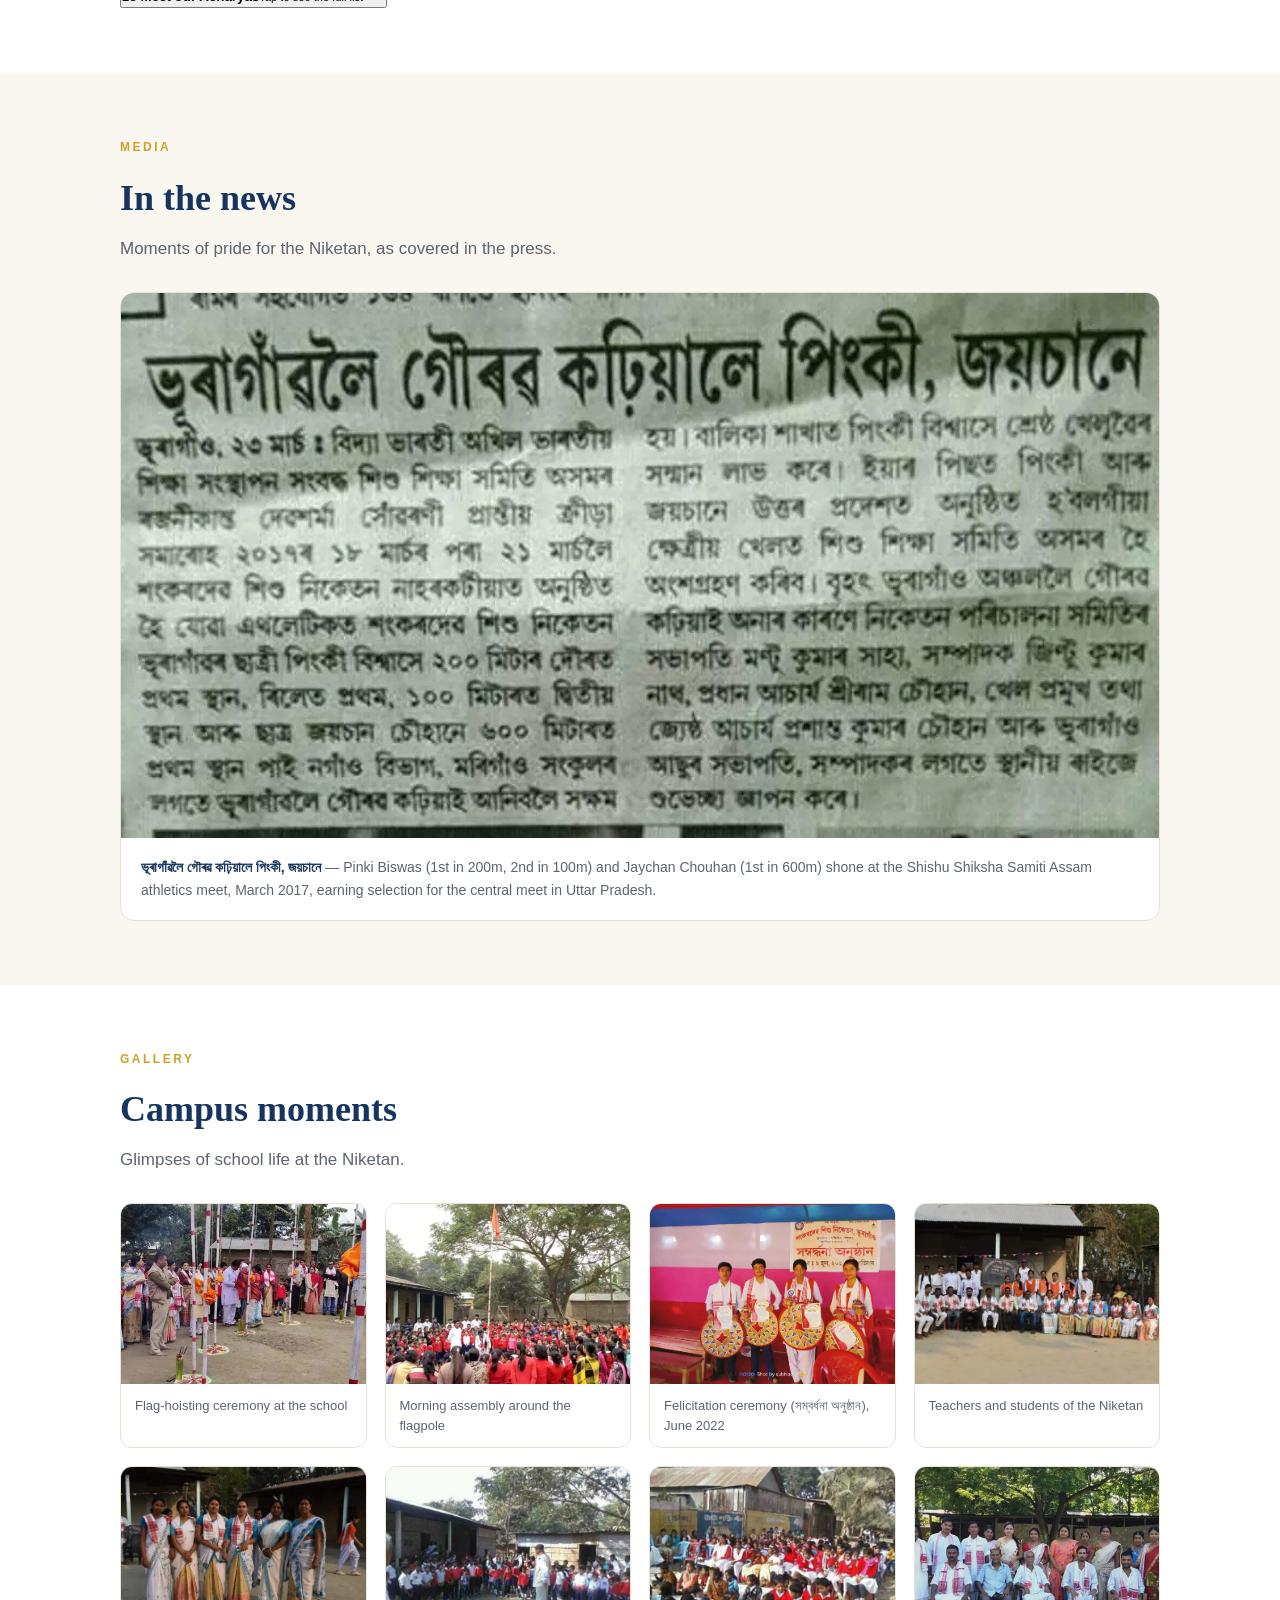
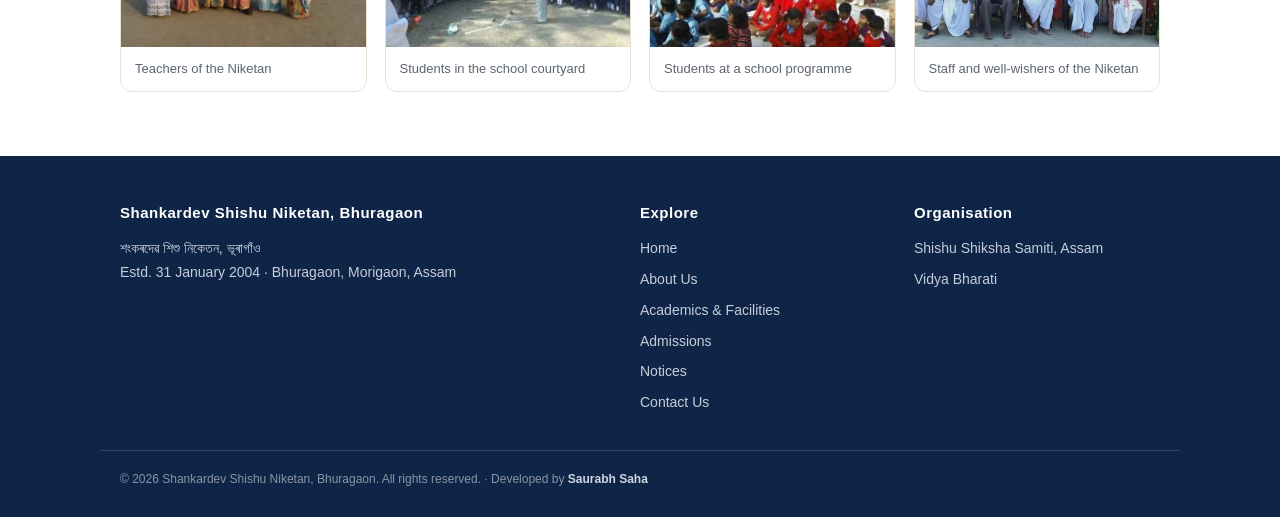
==== commit 9c22ebcb: "Add Teaching Staff section with Acharyas popup list" ====
--- a/about.html
+++ b/about.html
@@ -74,6 +74,55 @@
   </div>
 </section>
 
+<section>
+  <div class="wrap">
+    <div class="kicker">Teaching Staff</div>
+    <h2 class="stitle">Our Acharyas</h2>
+    <p class="lede">Twenty-five dedicated acharyas guide our students every single day.</p>
+    <button class="staff-box" id="staffBox" aria-haspopup="dialog">
+      <span class="staff-count">25</span>
+      <span class="staff-text"><b>Meet our Acharyas</b><small>Tap to see the full list</small></span>
+      <span class="warrow" aria-hidden="true">&rarr;</span>
+    </button>
+  </div>
+</section>
+
+<div class="modal" id="staffModal" role="dialog" aria-modal="true" aria-label="Our Acharyas" hidden>
+  <div class="modal-card">
+    <div class="modal-head">
+      <h3>Our Acharyas <span class="as">আচাৰ্যসকল</span></h3>
+      <button class="modal-x" id="staffClose" aria-label="Close">&times;</button>
+    </div>
+    <ol class="staff-list">
+      <li>Shri Dipankar Das</li>
+      <li>Shri Rupam Bora</li>
+      <li>Smt. Priyanka Baruah</li>
+      <li>Shri Jiten Deka</li>
+      <li>Smt. Gitanjali Das</li>
+      <li>Shri Manash Kalita</li>
+      <li>Smt. Mamoni Saikia</li>
+      <li>Shri Bhaskar Hazarika</li>
+      <li>Smt. Runjun Bora</li>
+      <li>Shri Partha Sarmah</li>
+      <li>Smt. Parishmita Deka</li>
+      <li>Shri Nayan Barman</li>
+      <li>Smt. Bornali Kalita</li>
+      <li>Shri Kuldeep Nath</li>
+      <li>Smt. Jyotirmoyee Hazarika</li>
+      <li>Shri Sanjib Medhi</li>
+      <li>Smt. Chandana Sarmah</li>
+      <li>Shri Diganta Talukdar</li>
+      <li>Smt. Rima Barman</li>
+      <li>Shri Rituraj Choudhury</li>
+      <li>Smt. Karabi Nath</li>
+      <li>Shri Abhijit Kakati</li>
+      <li>Shri Mrinal Dutta</li>
+      <li>Smt. Pallabi Phukan</li>
+      <li>Shri Debajit Gogoi</li>
+    </ol>
+  </div>
+</div>
+
 <section class="alt">
   <div class="wrap">
     <div class="kicker">Media</div>
@@ -193,5 +242,19 @@
   upd();
 })();
 </script>
+<script>
+(function(){
+  var box = document.getElementById('staffBox');
+  if(!box) return;
+  var modal = document.getElementById('staffModal');
+  var x = document.getElementById('staffClose');
+  function open(){ modal.hidden = false; document.body.style.overflow = 'hidden'; x.focus(); }
+  function close(){ modal.hidden = true; document.body.style.overflow = ''; box.focus(); }
+  box.addEventListener('click', open);
+  x.addEventListener('click', close);
+  modal.addEventListener('click', function(e){ if(e.target === modal) close(); });
+  document.addEventListener('keydown', function(e){ if(e.key === 'Escape' && !modal.hidden) close(); });
+})();
+</script>
 </body>
 </html>
--- a/styles.css
+++ b/styles.css
@@ -220,3 +220,10 @@
 .weblink:hover .warrow{transform:translateX(4px);color:var(--navy);}
 
 #scrollProgress{position:fixed;top:0;left:0;height:3px;width:0;background:var(--gold);z-index:60;}
+
+.glimpses{display:grid;grid-template-columns:repeat(3,1fr);gap:16px;margin-top:20px;}
+.glimpses figure{margin:0;}
+.glimpses img{width:100%;aspect-ratio:4/3;object-fit:cover;border-radius:12px;display:block;box-shadow:0 6px 18px rgba(15,37,71,.12);}
+.glimpses figcaption{font-size:13px;color:var(--muted);margin-top:8px;text-align:center;}
+.penicon{display:inline-flex;vertical-align:-7px;margin-right:10px;color:var(--navy);}
+@media(max-width:640px){.glimpses{grid-template-columns:1fr;}}
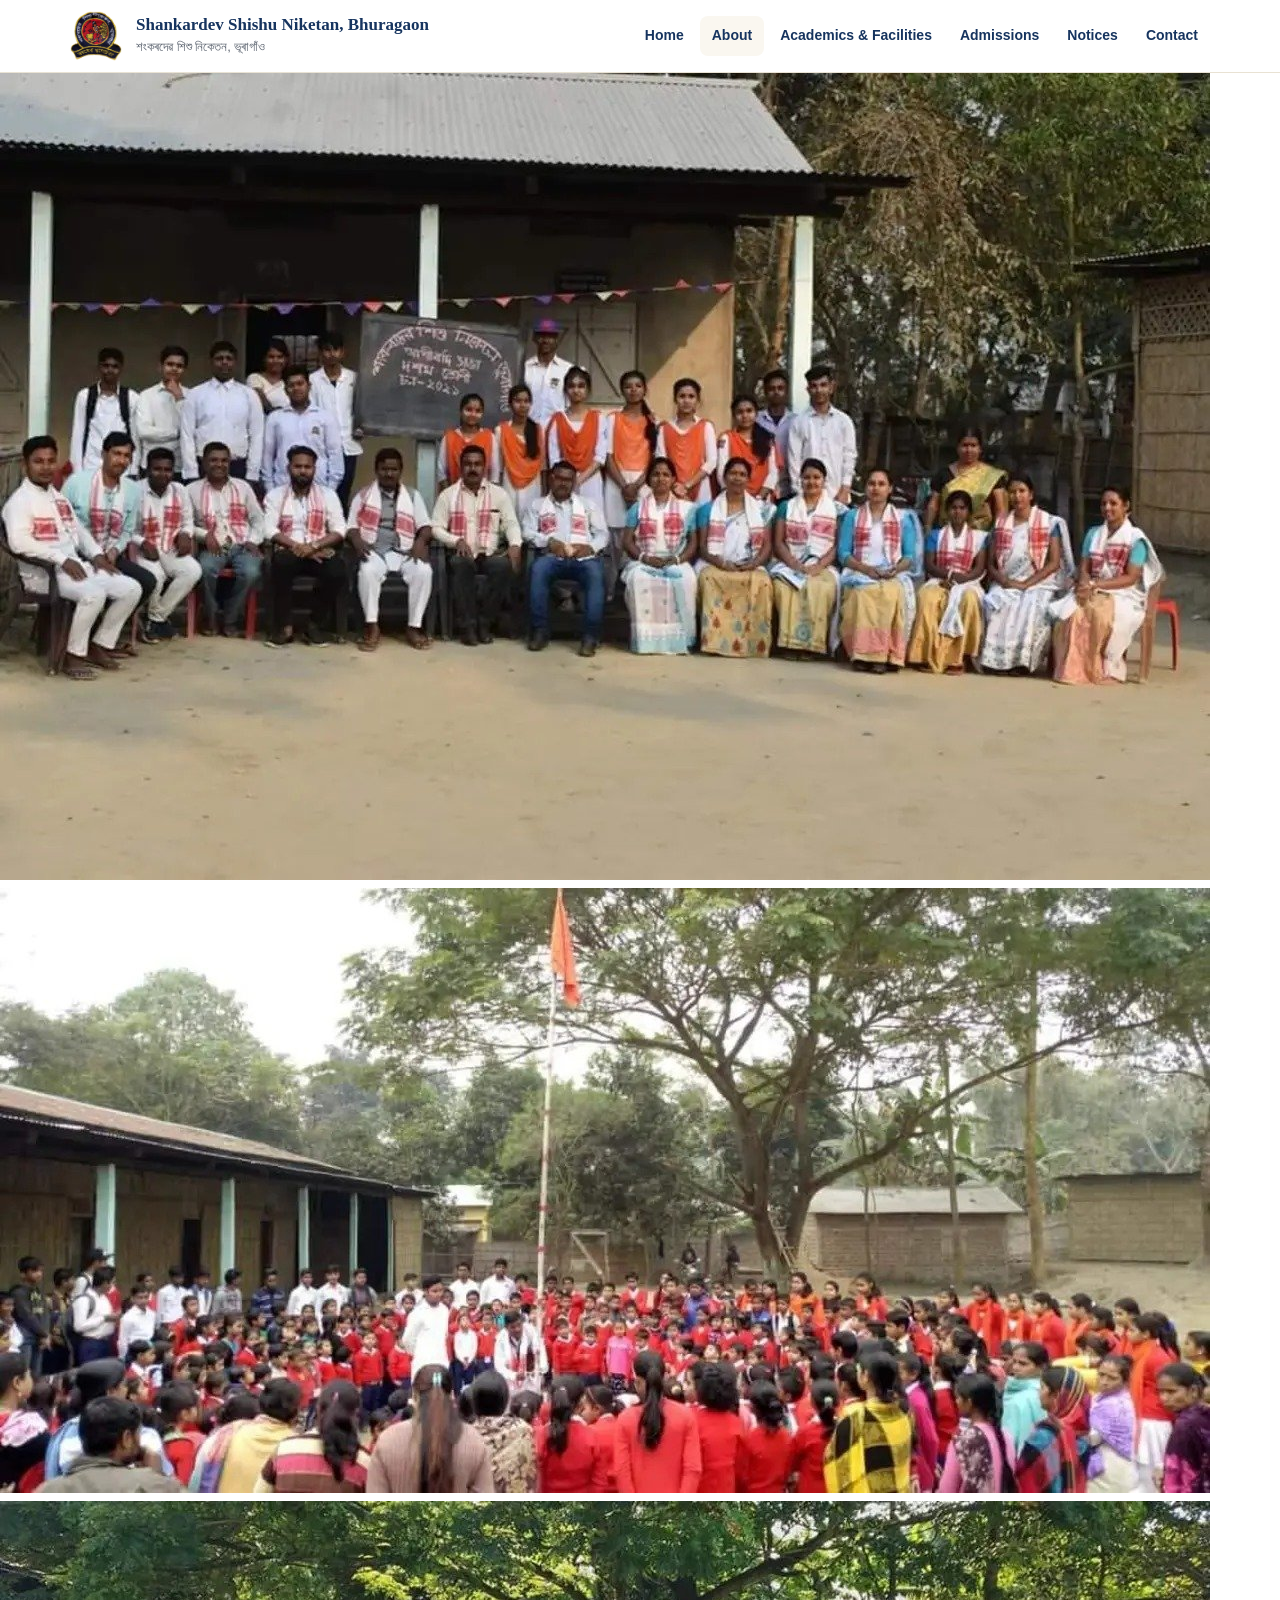
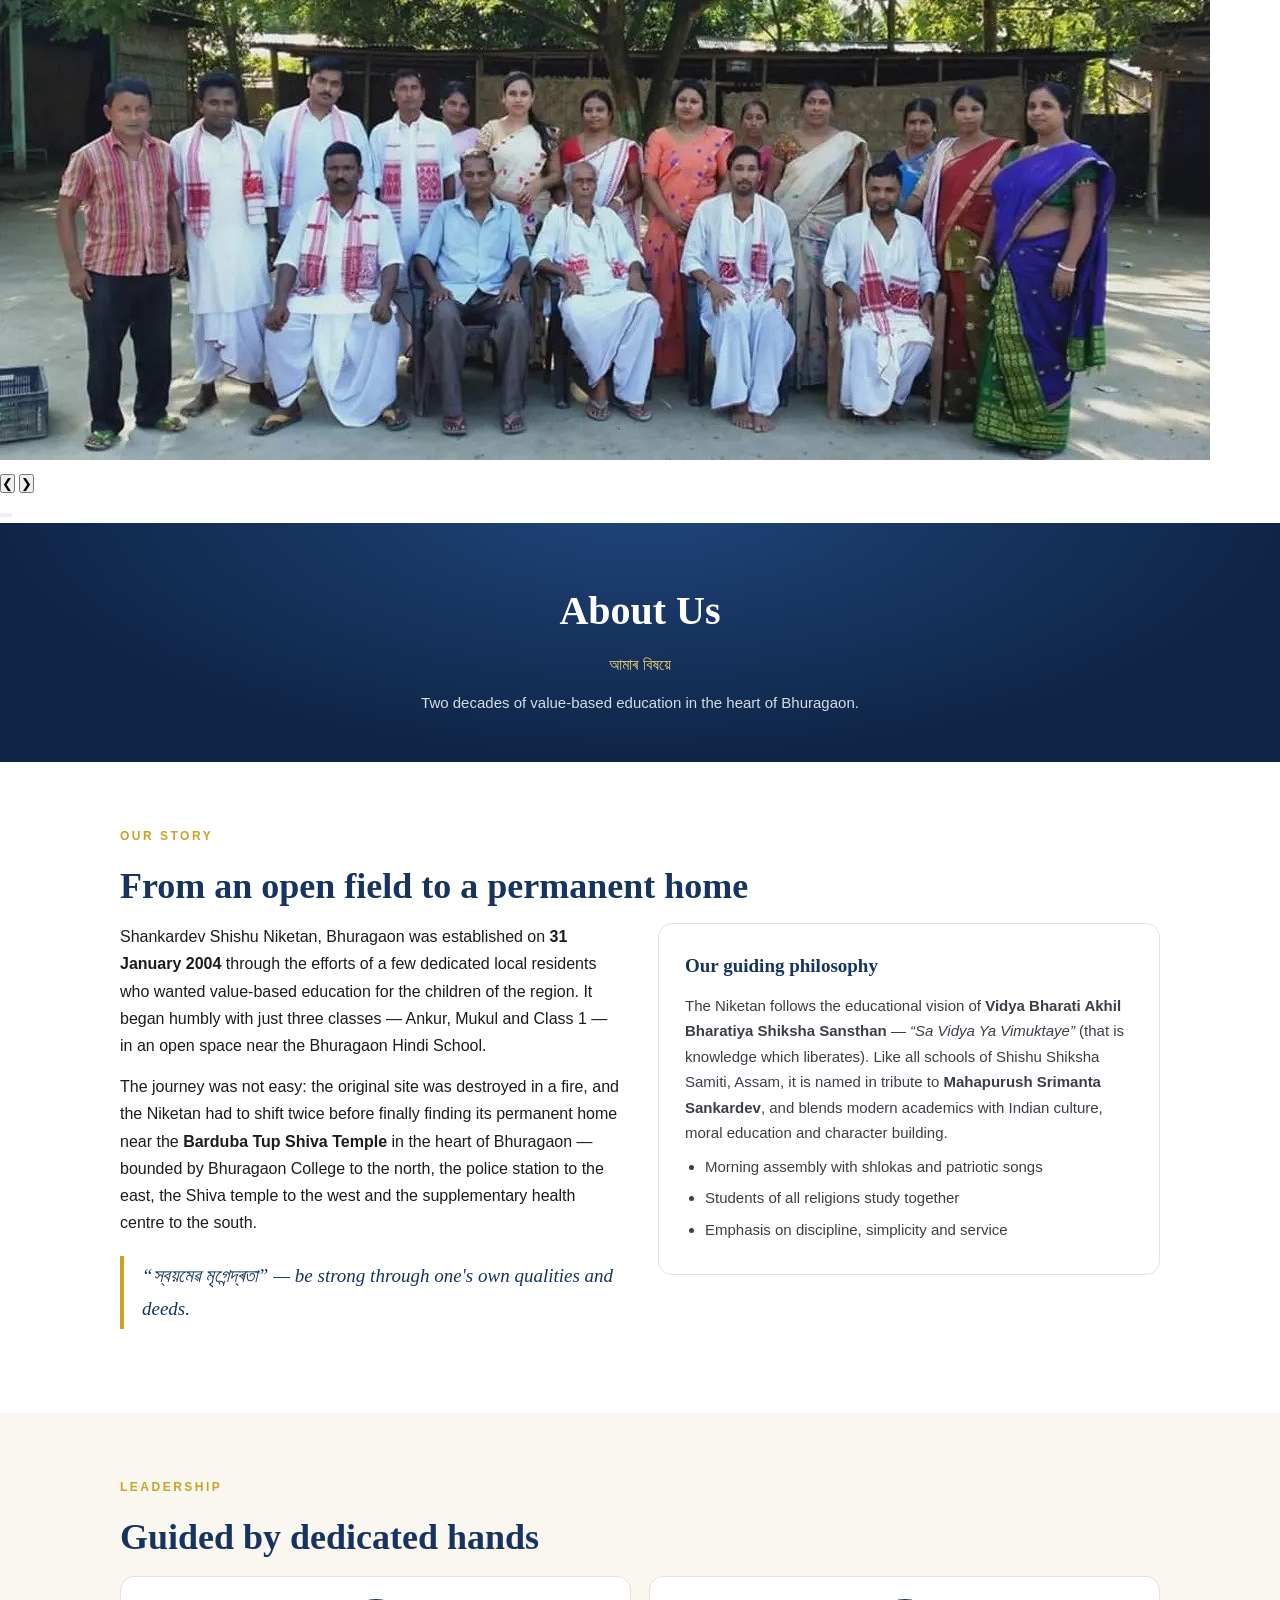
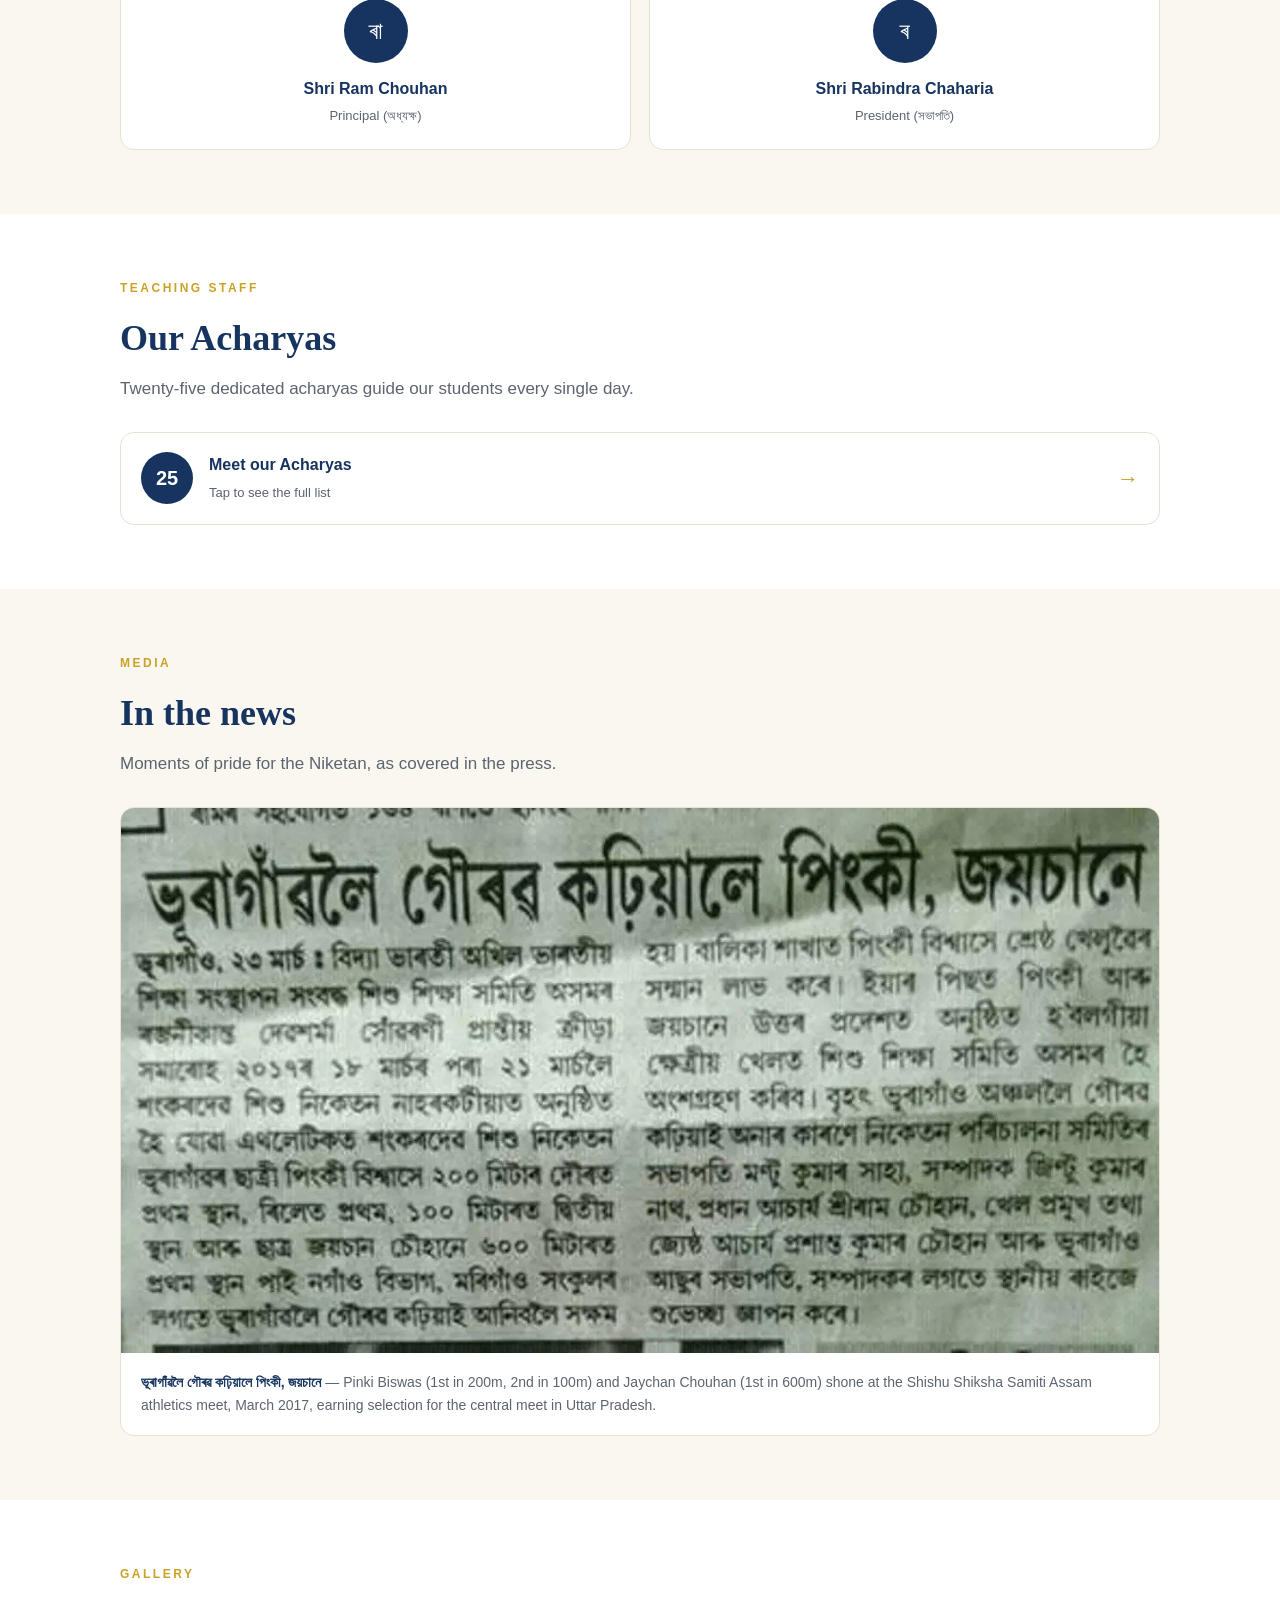
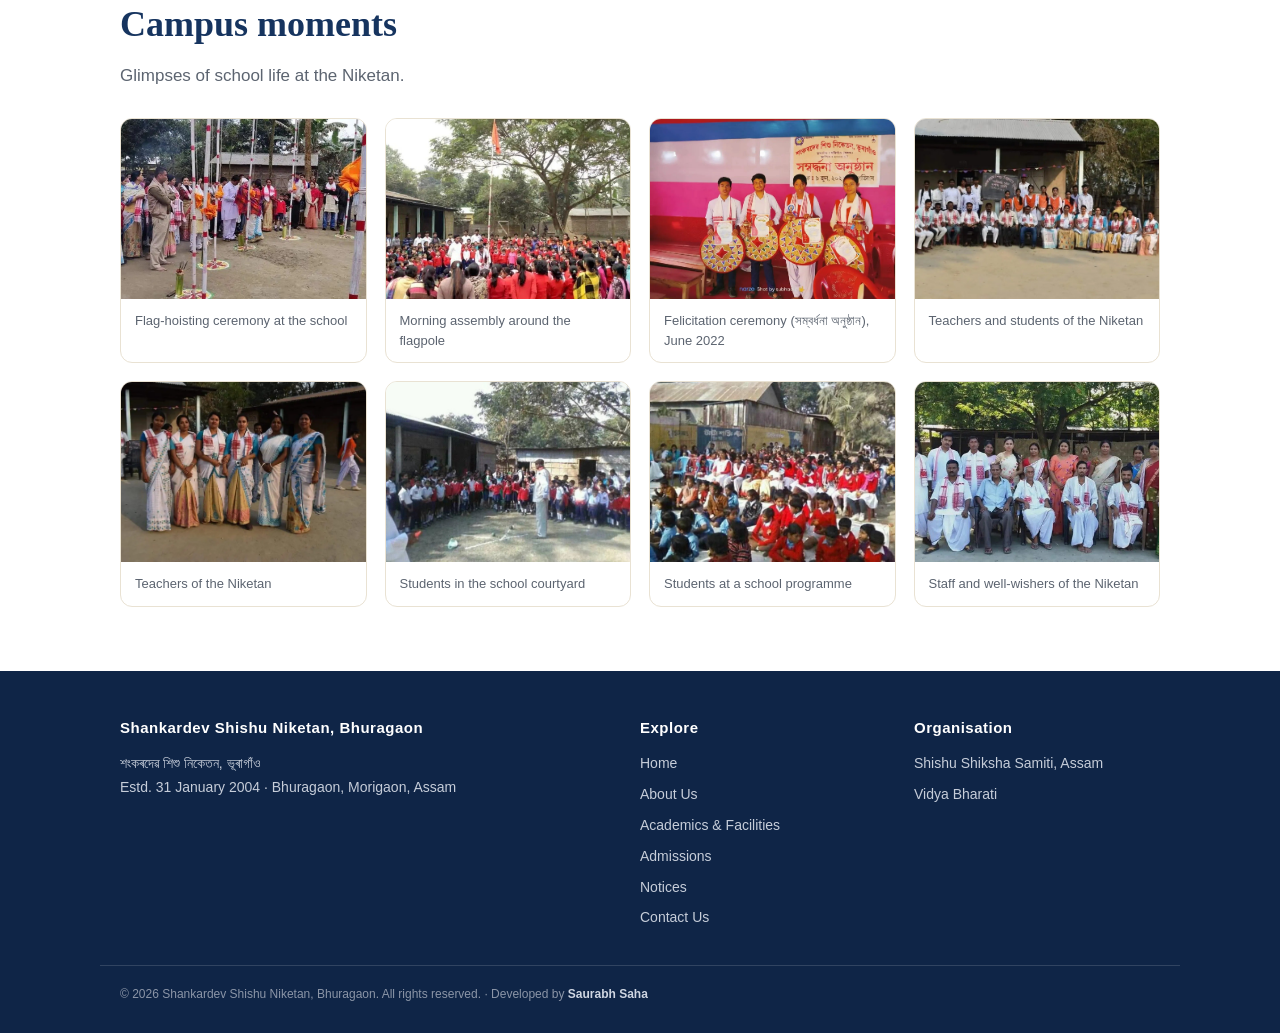
==== commit 049a03e8: "Add mobile-friendly touch carousel to About page" ====
--- a/about.html
+++ b/about.html
@@ -33,6 +33,17 @@
     </nav>
   </div>
 </header>
+
+<div class="mcarousel" id="aboutCarousel">
+  <div class="mc-slides">
+    <div class="mc-slide active"><img src="images/gallery-4.jpg" alt="Teachers and students group photo" draggable="false"></div>
+    <div class="mc-slide"><img src="images/gallery-2.jpg" alt="Morning assembly around the flagpole" draggable="false"></div>
+    <div class="mc-slide"><img src="images/gallery-8.jpg" alt="School staff and well-wishers" draggable="false"></div>
+  </div>
+  <button class="mc-arrow mc-prev" aria-label="Previous photo">&#10094;</button>
+  <button class="mc-arrow mc-next" aria-label="Next photo">&#10095;</button>
+  <div class="mc-indicators"></div>
+</div>
 
 <div class="page-hero">
   <h1>About Us</h1>
@@ -256,5 +267,36 @@
   document.addEventListener('keydown', function(e){ if(e.key === 'Escape' && !modal.hidden) close(); });
 })();
 </script>
+<script>
+(function(){
+  var c = document.getElementById('aboutCarousel');
+  if(!c) return;
+  var slides = c.querySelectorAll('.mc-slide');
+  var box = c.querySelector('.mc-indicators');
+  var cur = 0, timer = null, n = slides.length, sx = 0, dx = 0;
+  slides.forEach(function(_, i){
+    var b = document.createElement('button');
+    b.className = 'mc-ind' + (i === 0 ? ' active' : '');
+    b.setAttribute('aria-label', 'Go to photo ' + (i + 1));
+    b.addEventListener('click', function(){ go(i); restart(); });
+    box.appendChild(b);
+  });
+  var inds = box.querySelectorAll('.mc-ind');
+  function go(i){
+    slides[cur].classList.remove('active');
+    inds[cur].classList.remove('active');
+    cur = (i + n) % n;
+    slides[cur].classList.add('active');
+    inds[cur].classList.add('active');
+  }
+  function restart(){ clearInterval(timer); timer = setInterval(function(){ go(cur + 1); }, 5000); }
+  c.querySelector('.mc-prev').addEventListener('click', function(){ go(cur - 1); restart(); });
+  c.querySelector('.mc-next').addEventListener('click', function(){ go(cur + 1); restart(); });
+  c.addEventListener('touchstart', function(e){ sx = e.touches[0].clientX; dx = 0; clearInterval(timer); }, {passive:true});
+  c.addEventListener('touchmove', function(e){ dx = e.touches[0].clientX - sx; }, {passive:true});
+  c.addEventListener('touchend', function(){ if(Math.abs(dx) > 40){ go(cur + (dx < 0 ? 1 : -1)); } restart(); });
+  restart();
+})();
+</script>
 </body>
 </html>
--- a/styles.css
+++ b/styles.css
@@ -226,4 +226,23 @@
 .glimpses img{width:100%;aspect-ratio:4/3;object-fit:cover;border-radius:12px;display:block;box-shadow:0 6px 18px rgba(15,37,71,.12);}
 .glimpses figcaption{font-size:13px;color:var(--muted);margin-top:8px;text-align:center;}
 .penicon{display:inline-flex;vertical-align:-7px;margin-right:10px;color:var(--navy);}
+
+.staff-box{display:flex;align-items:center;gap:16px;width:100%;text-align:left;background:#fff;border:1px solid var(--line);border-radius:14px;padding:18px 20px;cursor:pointer;margin-top:18px;font:inherit;color:inherit;}
+.staff-box:hover{border-color:var(--gold);}
+.staff-count{width:52px;height:52px;flex:0 0 52px;border-radius:50%;background:var(--navy);color:#fff;display:flex;align-items:center;justify-content:center;font-weight:700;font-size:20px;}
+.staff-text{flex:1;}
+.staff-text b{display:block;color:var(--navy);font-size:16px;}
+.staff-text small{color:var(--muted);font-size:13px;}
+.staff-box .warrow{color:var(--gold);font-size:22px;font-weight:700;}
+.modal{position:fixed;inset:0;z-index:100;background:rgba(15,37,71,.55);display:flex;align-items:center;justify-content:center;padding:20px;}
+.modal[hidden]{display:none;}
+.modal-card{background:#fff;border-radius:16px;max-width:560px;width:100%;max-height:82vh;display:flex;flex-direction:column;overflow:hidden;box-shadow:0 24px 60px rgba(0,0,0,.25);}
+.modal-head{display:flex;align-items:center;justify-content:space-between;padding:16px 20px;border-bottom:1px solid var(--line);}
+.modal-head h3{margin:0;color:var(--navy);font-size:19px;}
+.modal-head .as{color:var(--muted);font-weight:400;font-size:15px;}
+.modal-x{width:36px;height:36px;border-radius:50%;border:1px solid var(--line);background:#fff;font-size:20px;line-height:1;cursor:pointer;color:var(--navy);flex:0 0 36px;}
+.modal-x:hover{background:var(--cream);}
+.staff-list{margin:0;padding:18px 20px 22px 44px;overflow-y:auto;columns:2;column-gap:28px;font-size:15px;color:var(--ink);}
+.staff-list li{margin-bottom:10px;break-inside:avoid;}
+@media(max-width:560px){.staff-list{columns:1;}}
 @media(max-width:640px){.glimpses{grid-template-columns:1fr;}}
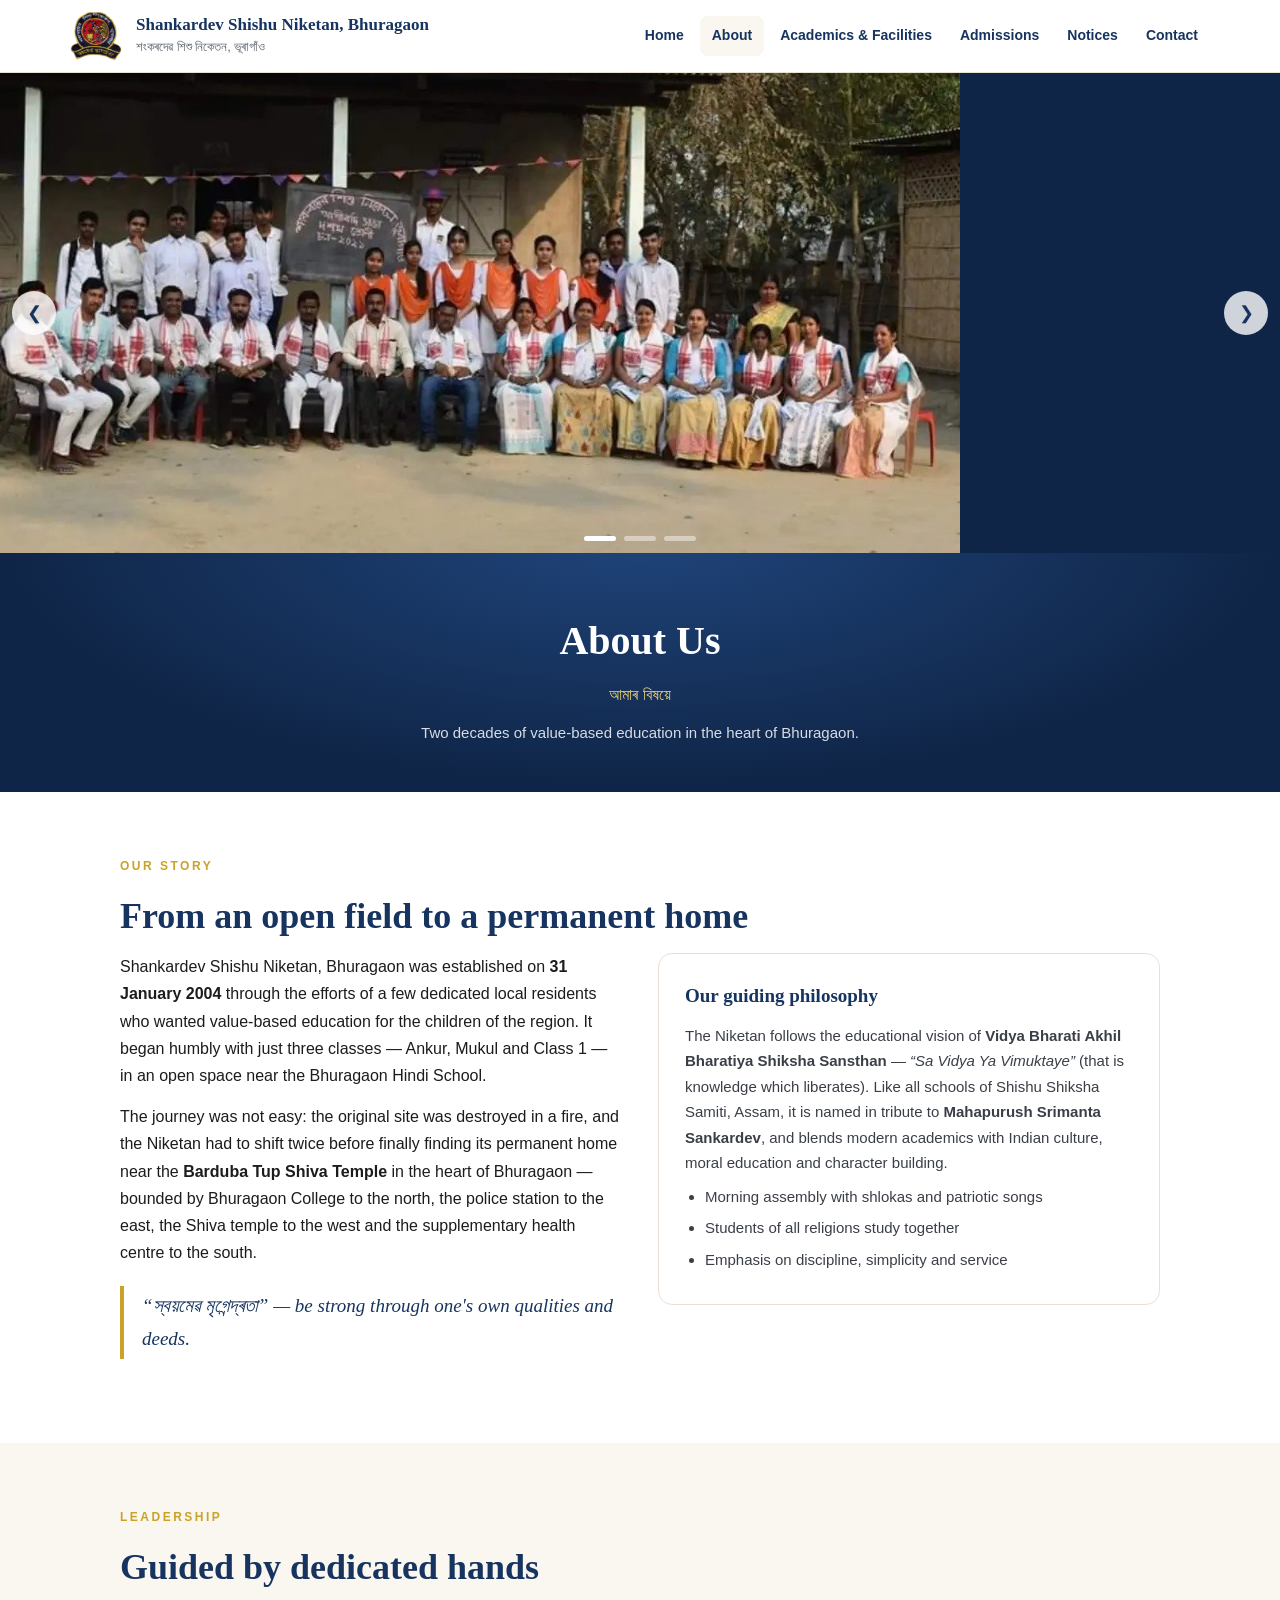
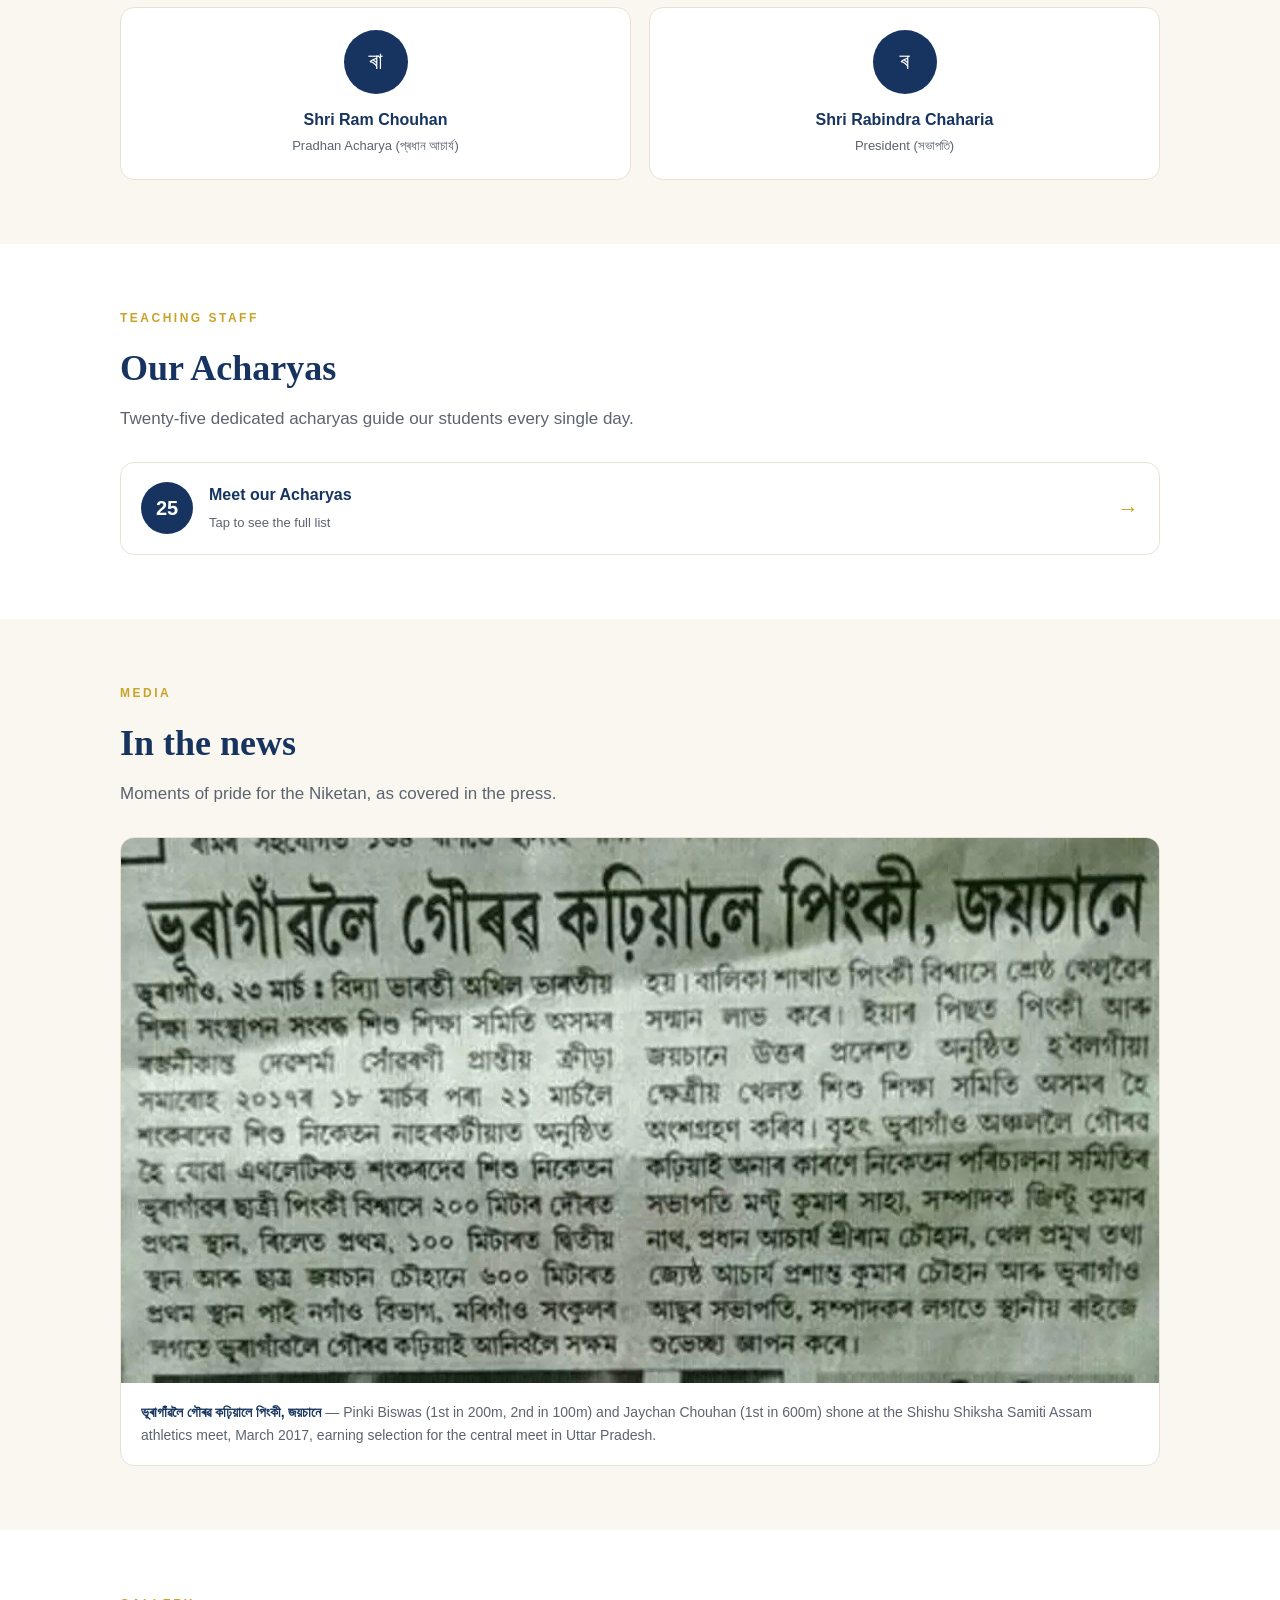
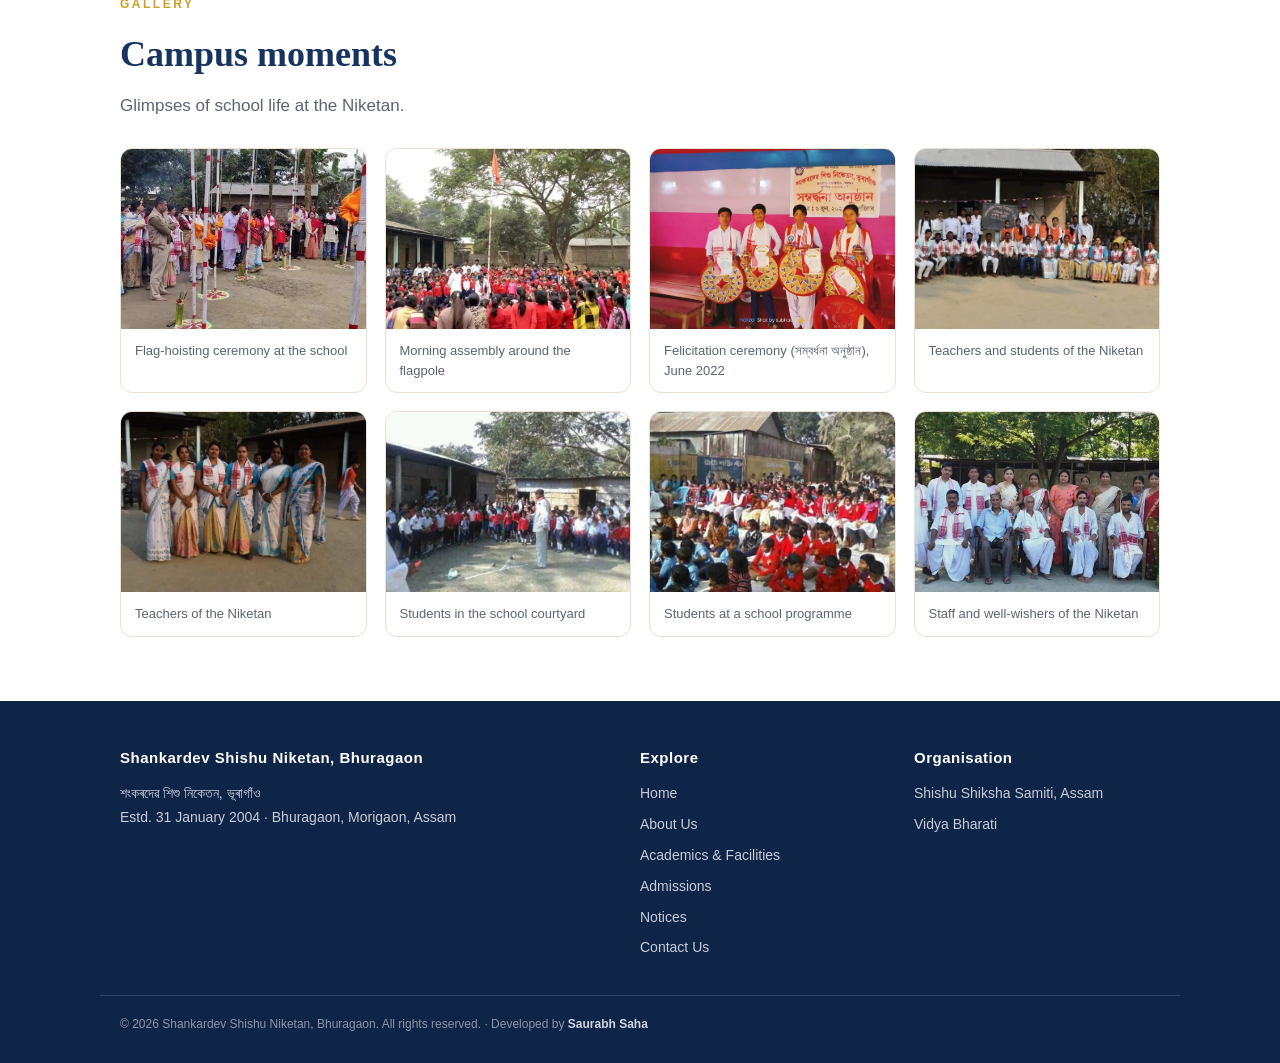
==== commit f36ba564: "Pradhan Acharya title in Leadership" ====
--- a/about.html
+++ b/about.html
@@ -79,7 +79,7 @@
     <div class="kicker">Leadership</div>
     <h2 class="stitle">Guided by dedicated hands</h2>
     <div class="people">
-      <div class="person"><div class="avatar">ৰা</div><b>Shri Ram Chouhan</b><span>Principal (অধ্যক্ষ)</span></div>
+      <div class="person"><div class="avatar">ৰা</div><b>Shri Ram Chouhan</b><span>Pradhan Acharya (প্ৰধান আচাৰ্য)</span></div>
       <div class="person"><div class="avatar">ৰ</div><b>Shri Rabindra Chaharia</b><span>President (সভাপতি)</span></div>
     </div>
   </div>
--- a/styles.css
+++ b/styles.css
@@ -245,4 +245,18 @@
 .staff-list{margin:0;padding:18px 20px 22px 44px;overflow-y:auto;columns:2;column-gap:28px;font-size:15px;color:var(--ink);}
 .staff-list li{margin-bottom:10px;break-inside:avoid;}
 @media(max-width:560px){.staff-list{columns:1;}}
+
+.mcarousel{position:relative;overflow:hidden;background:#0f2547;touch-action:pan-y;}
+.mcarousel .mc-slides{position:relative;aspect-ratio:16/8;max-height:480px;}
+.mcarousel .mc-slide{position:absolute;inset:0;opacity:0;transition:opacity .7s ease;}
+.mcarousel .mc-slide.active{opacity:1;}
+.mcarousel .mc-slide img{width:100%;height:100%;object-fit:cover;display:block;user-select:none;-webkit-user-select:none;}
+.mcarousel .mc-arrow{position:absolute;top:50%;transform:translateY(-50%);width:44px;height:44px;border:none;border-radius:50%;background:rgba(255,255,255,.8);color:var(--navy);font-size:18px;cursor:pointer;display:flex;align-items:center;justify-content:center;-webkit-tap-highlight-color:transparent;}
+.mcarousel .mc-arrow:active{background:#fff;}
+.mcarousel .mc-prev{left:12px;}
+.mcarousel .mc-next{right:12px;}
+.mcarousel .mc-indicators{position:absolute;bottom:12px;left:0;right:0;display:flex;justify-content:center;gap:8px;}
+.mcarousel .mc-ind{width:32px;height:5px;border:none;border-radius:3px;background:rgba(255,255,255,.45);cursor:pointer;padding:0;-webkit-tap-highlight-color:transparent;}
+.mcarousel .mc-ind.active{background:#fff;}
+@media(max-width:640px){.mcarousel .mc-slides{aspect-ratio:4/3;max-height:none;}}
 @media(max-width:640px){.glimpses{grid-template-columns:1fr;}}
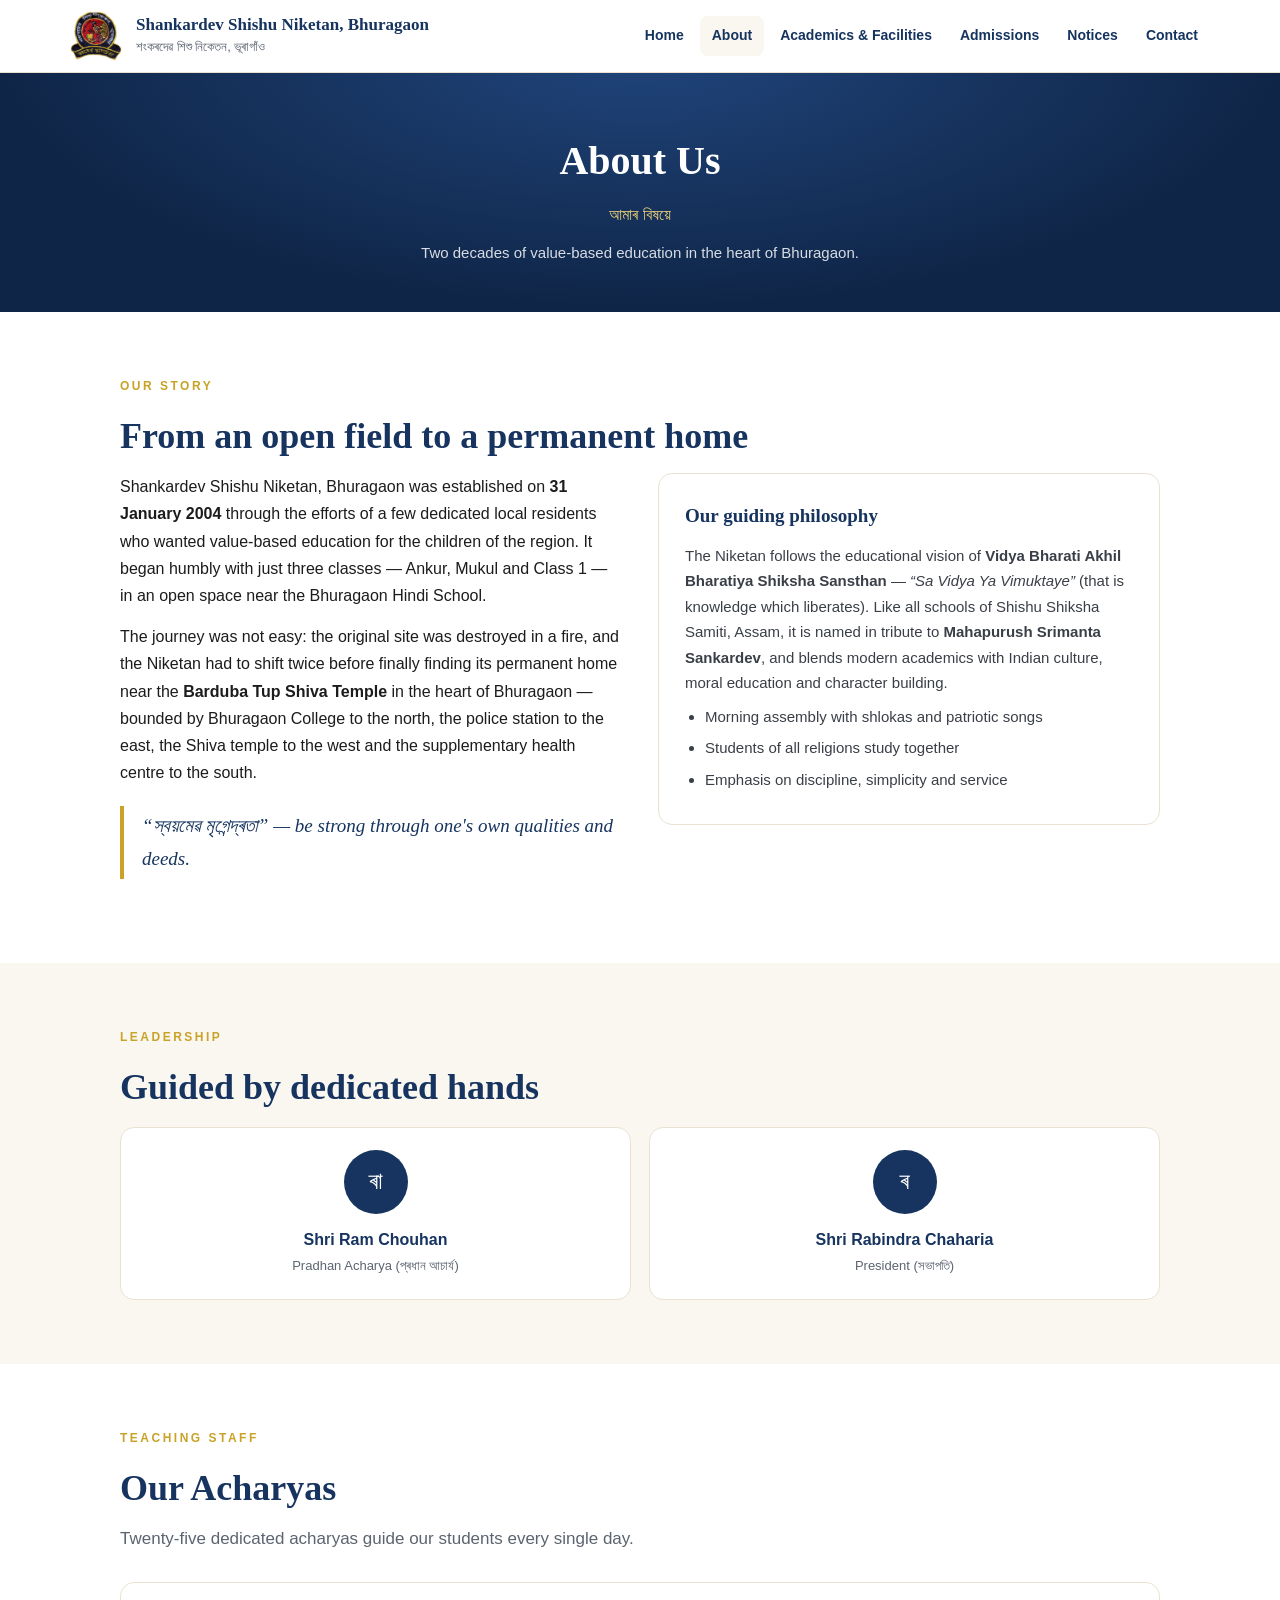
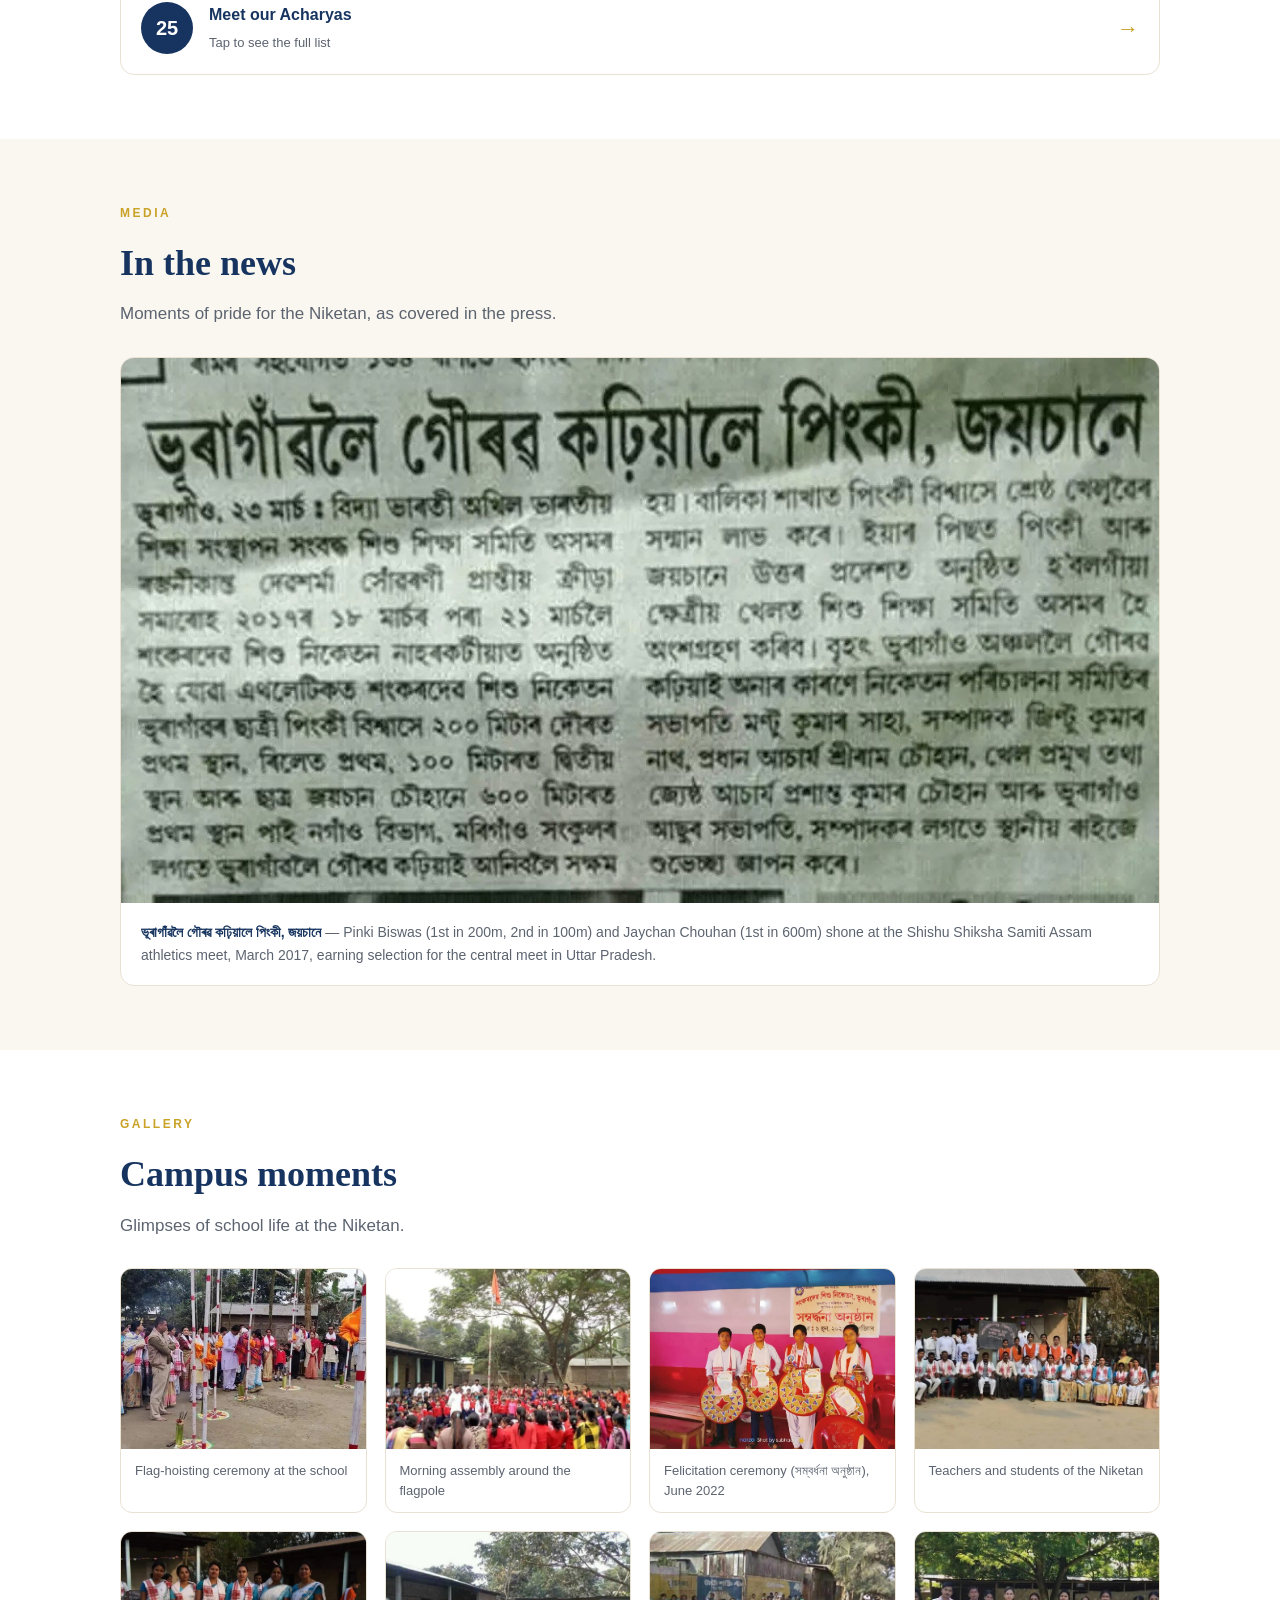
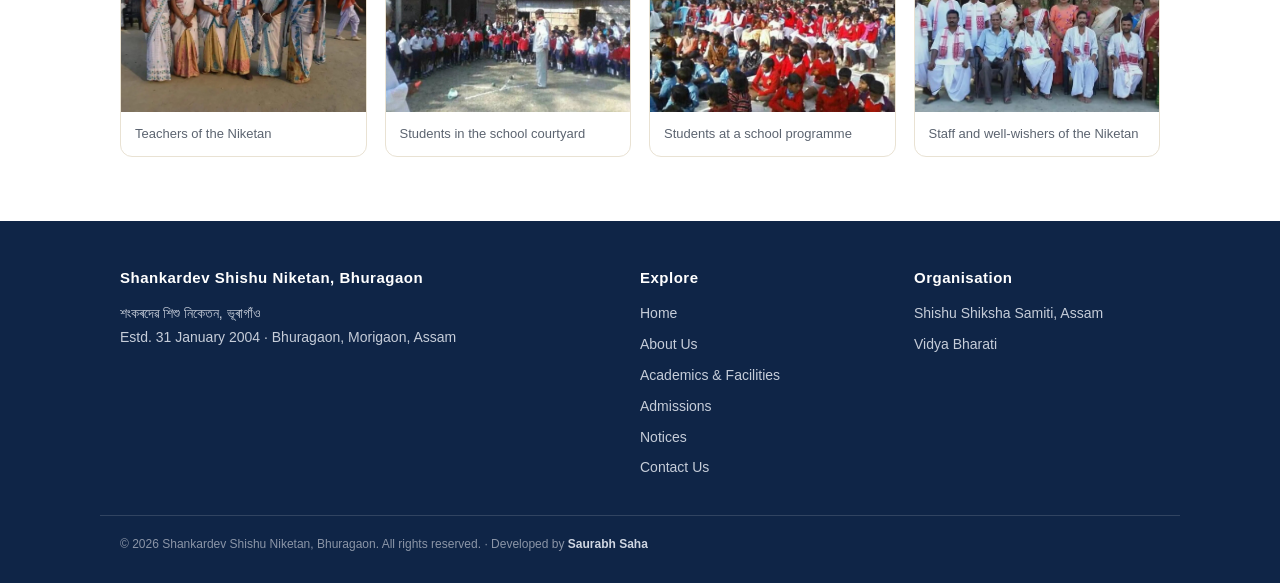
==== commit 5c5d7895: "Remove carousel from About page" ====
--- a/about.html
+++ b/about.html
@@ -33,17 +33,6 @@
     </nav>
   </div>
 </header>
-
-<div class="mcarousel" id="aboutCarousel">
-  <div class="mc-slides">
-    <div class="mc-slide active"><img src="images/gallery-4.jpg" alt="Teachers and students group photo" draggable="false"></div>
-    <div class="mc-slide"><img src="images/gallery-2.jpg" alt="Morning assembly around the flagpole" draggable="false"></div>
-    <div class="mc-slide"><img src="images/gallery-8.jpg" alt="School staff and well-wishers" draggable="false"></div>
-  </div>
-  <button class="mc-arrow mc-prev" aria-label="Previous photo">&#10094;</button>
-  <button class="mc-arrow mc-next" aria-label="Next photo">&#10095;</button>
-  <div class="mc-indicators"></div>
-</div>
 
 <div class="page-hero">
   <h1>About Us</h1>
@@ -267,36 +256,5 @@
   document.addEventListener('keydown', function(e){ if(e.key === 'Escape' && !modal.hidden) close(); });
 })();
 </script>
-<script>
-(function(){
-  var c = document.getElementById('aboutCarousel');
-  if(!c) return;
-  var slides = c.querySelectorAll('.mc-slide');
-  var box = c.querySelector('.mc-indicators');
-  var cur = 0, timer = null, n = slides.length, sx = 0, dx = 0;
-  slides.forEach(function(_, i){
-    var b = document.createElement('button');
-    b.className = 'mc-ind' + (i === 0 ? ' active' : '');
-    b.setAttribute('aria-label', 'Go to photo ' + (i + 1));
-    b.addEventListener('click', function(){ go(i); restart(); });
-    box.appendChild(b);
-  });
-  var inds = box.querySelectorAll('.mc-ind');
-  function go(i){
-    slides[cur].classList.remove('active');
-    inds[cur].classList.remove('active');
-    cur = (i + n) % n;
-    slides[cur].classList.add('active');
-    inds[cur].classList.add('active');
-  }
-  function restart(){ clearInterval(timer); timer = setInterval(function(){ go(cur + 1); }, 5000); }
-  c.querySelector('.mc-prev').addEventListener('click', function(){ go(cur - 1); restart(); });
-  c.querySelector('.mc-next').addEventListener('click', function(){ go(cur + 1); restart(); });
-  c.addEventListener('touchstart', function(e){ sx = e.touches[0].clientX; dx = 0; clearInterval(timer); }, {passive:true});
-  c.addEventListener('touchmove', function(e){ dx = e.touches[0].clientX - sx; }, {passive:true});
-  c.addEventListener('touchend', function(){ if(Math.abs(dx) > 40){ go(cur + (dx < 0 ? 1 : -1)); } restart(); });
-  restart();
-})();
-</script>
 </body>
 </html>
--- a/styles.css
+++ b/styles.css
@@ -168,6 +168,7 @@
 .pmsg blockquote{font-family:Georgia,serif;font-size:17px;line-height:1.75;color:var(--navy);font-style:italic;}
 .pmsg .psign{margin-top:14px;font-size:14px;font-style:normal;font-family:inherit;}
 .pmsg .psign b{color:var(--navy);}
+.psign-sub{margin-top:6px;font-size:14px;color:var(--muted);}
 .ndate{display:inline-block;background:var(--navy);color:#fff;font-size:12.5px;font-weight:600;padding:4px 12px;border-radius:20px;margin-bottom:10px}
 .notice h3{margin-bottom:8px}
 
@@ -225,8 +226,6 @@
 .glimpses figure{margin:0;}
 .glimpses img{width:100%;aspect-ratio:4/3;object-fit:cover;border-radius:12px;display:block;box-shadow:0 6px 18px rgba(15,37,71,.12);}
 .glimpses figcaption{font-size:13px;color:var(--muted);margin-top:8px;text-align:center;}
-.penicon{display:inline-flex;vertical-align:-7px;margin-right:10px;color:var(--navy);}
-
 .staff-box{display:flex;align-items:center;gap:16px;width:100%;text-align:left;background:#fff;border:1px solid var(--line);border-radius:14px;padding:18px 20px;cursor:pointer;margin-top:18px;font:inherit;color:inherit;}
 .staff-box:hover{border-color:var(--gold);}
 .staff-count{width:52px;height:52px;flex:0 0 52px;border-radius:50%;background:var(--navy);color:#fff;display:flex;align-items:center;justify-content:center;font-weight:700;font-size:20px;}
@@ -247,7 +246,7 @@
 @media(max-width:560px){.staff-list{columns:1;}}
 
 .mcarousel{position:relative;overflow:hidden;background:#0f2547;touch-action:pan-y;}
-.mcarousel .mc-slides{position:relative;aspect-ratio:16/8;max-height:480px;}
+.mcarousel .mc-slides{position:relative;height:62.5vw;max-height:480px;}
 .mcarousel .mc-slide{position:absolute;inset:0;opacity:0;transition:opacity .7s ease;}
 .mcarousel .mc-slide.active{opacity:1;}
 .mcarousel .mc-slide img{width:100%;height:100%;object-fit:cover;display:block;user-select:none;-webkit-user-select:none;}
@@ -258,5 +257,5 @@
 .mcarousel .mc-indicators{position:absolute;bottom:12px;left:0;right:0;display:flex;justify-content:center;gap:8px;}
 .mcarousel .mc-ind{width:32px;height:5px;border:none;border-radius:3px;background:rgba(255,255,255,.45);cursor:pointer;padding:0;-webkit-tap-highlight-color:transparent;}
 .mcarousel .mc-ind.active{background:#fff;}
-@media(max-width:640px){.mcarousel .mc-slides{aspect-ratio:4/3;max-height:none;}}
+@media(max-width:640px){.mcarousel .mc-slides{height:75vw;max-height:none;}}
 @media(max-width:640px){.glimpses{grid-template-columns:1fr;}}
